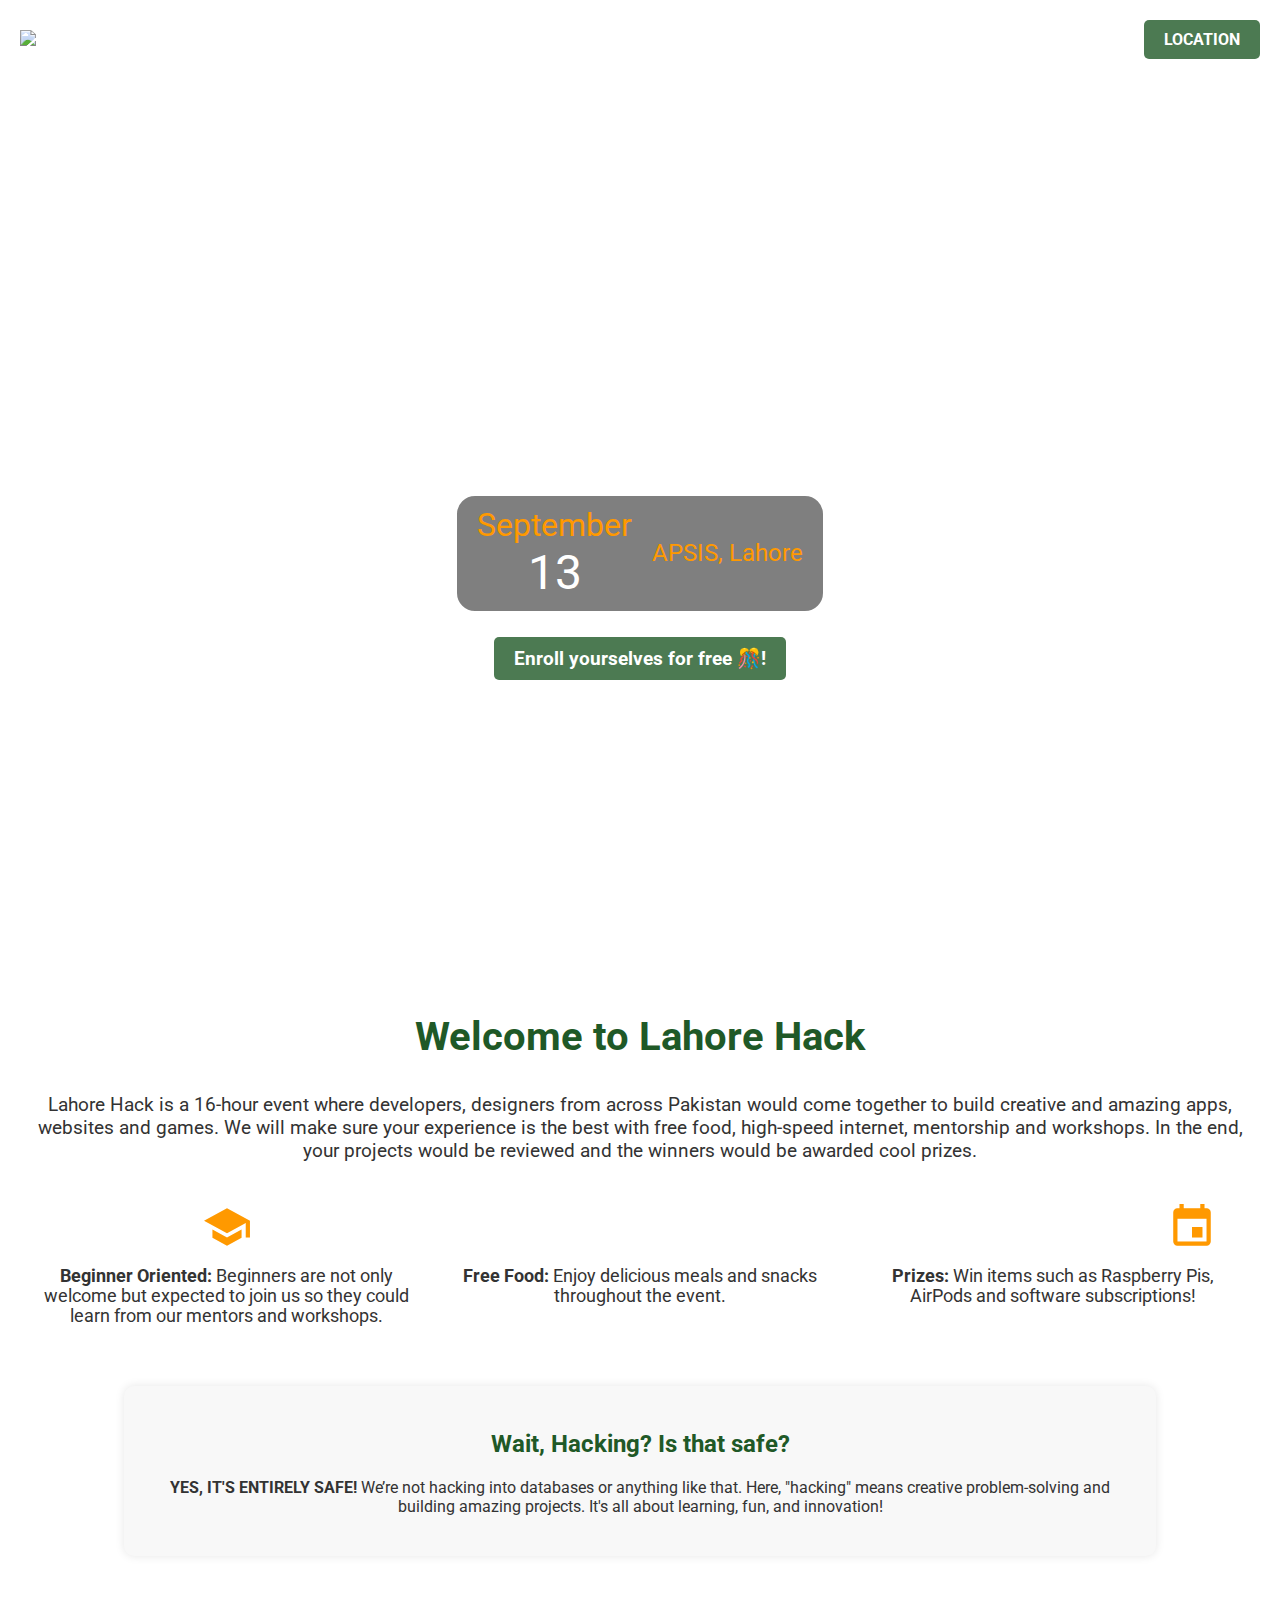
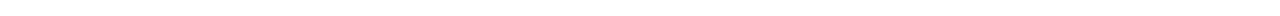
==== index.html @ 446b9b07 "The intial 30% built site." ====
<!DOCTYPE html>
<html lang="en">
<head>
    <meta charset="UTF-8">
    <meta name="viewport" content="width=device-width, initial-scale=1.0">
    <meta name="description" content="Lahore Hack - Learn to code with 24 hours of fun, free food, and prizes.">
    <meta name="keywords" content="Lahore Hackathon, Coding, High Schoolers, Free Food, Prizes">
    <meta name="author" content="Lahore Hack Team">
    <title>Lahore Hack</title>
    <link href="https://fonts.googleapis.com/css2?family=Roboto:wght@400;900&display=swap" rel="stylesheet">
    <link href="https://fonts.googleapis.com/icon?family=Material+Icons" rel="stylesheet">
    <link rel="stylesheet" href="index.css">
</head>
<body>
    <section class="hero">
        <div class="header">
            <img src="https://lahore-hack.nl-ams-1.linodeobjects.com/lahore hackimage.png" alt="Lahore Hack Logo" class="logo">
            <a href="/location" class="location-link">LOCATION</a>
        </div>
        <div class="content">
            <h1>Lahore<br>Hack.</h1>
            <p>Learn to code with 24 hours of fun, free food, & prizes.</p>
            <div class="calendar">
                <div class="calendar-container">
                    <div class="date-box">
                        <div class="month">September</div>
                        <div class="day">13</div>
                    </div>
                    <div class="location">
                        <a href="/lahore">APSIS, Lahore</a>
                    </div>
                </div>
            </div>
            <a href="/enroll" class="enroll-button">Enroll yourselves for free 🎊!</a>
        </div>
    </section>
    <section class="welcome-section">
        <h2>Welcome to Lahore Hack</h2>
        <p>Lahore Hack is a 16-hour event where developers, designers from across Pakistan would come together to build creative and amazing apps, websites and games. We will make sure your experience is the best with free food, high-speed internet, mentorship and workshops. In the end, your projects would be reviewed and the winners would be awarded cool prizes. </p>
        <div class="features">
            <div class="feature">
                <i class="material-icons">school</i>
                <p><strong>Beginner Oriented:</strong> Beginners are not only welcome but expected to join us so they could learn from our mentors and workshops.</p>
            </div>
            <div class="feature">
                <i class="material-icons">fastfood</i>
                <p><strong>Free Food:</strong> Enjoy delicious meals and snacks throughout the event.</p>
            </div>
            <div class="feature">
                <i class="material-icons">emoji_events</i>
                <p><strong>Prizes:</strong> Win items such as Raspberry Pis, AirPods and software subscriptions!</p>
            </div>
        </div>
        <div class="safe-box">
            <h3>Wait, Hacking? Is that safe?</h3>
            <p><strong>YES, IT'S ENTIRELY SAFE!</strong> We’re not hacking into databases or anything like that. Here, "hacking" means creative problem-solving and building amazing projects. It's all about learning, fun, and innovation!</p>
        </div>
    </section>
</body>
</html>
---- index.css ----
body, html {
    margin: 0;
    padding: 0;
    height: 100%;
    font-family: 'Roboto', sans-serif;
    color: #333;
}
.hero {
    background: url('https://lahore-hack.nl-ams-1.linodeobjects.com/application-form-background.png') no-repeat center center/cover;
    height: 100vh;
    display: flex;
    flex-direction: column;
    justify-content: space-between;
    position: relative;
    padding: 20px;
    color: white;
}
.hero .header {
    display: flex;
    justify-content: space-between;
    align-items: center;
}
.hero .header .logo {
    max-height: 60px;
    width: auto;
}
.hero .header .location-link {
    font-size: 1rem;
    font-weight: bold;
    background-color: rgba(31, 89, 39, 0.8);
    padding: 10px 20px;
    border-radius: 5px;
    text-decoration: none;
    color: white;
}
.hero .header .location-link:hover {
    background-color: rgba(31, 89, 39, 1);
}
.hero .content {
    text-align: center;
    margin-top: auto;
    margin-bottom: auto;
}
.hero .content h1 {
    font-size: 3rem;
    font-weight: 900;
    margin: 0;
}
.hero .content p {
    font-size: 1.5rem;
    font-weight: 400;
}
.calendar {
    display: flex;
    align-items: center;
    justify-content: center;
    margin-top: 20px;
}
.calendar .calendar-container {
    display: flex;
    align-items: center;
    background: rgba(0, 0, 0, 0.5);
    padding: 10px 20px;
    border-radius: 24px;
    border: 6px solid #fff;
}
.calendar .date-box {
    display: flex;
    flex-direction: column;
    align-items: center;
    justify-content: center;
    margin-right: 20px;
}
.calendar .date-box .month {
    font-size: 2rem;
    color: #ff9900;
}
.calendar .date-box .day {
    font-size: 3rem;
    color: white;
}
.calendar .location {
    font-size: 1.5rem;
    color: white;
}
.calendar .location a {
    color: #ff9900;
    text-decoration: none;
}
.enroll-button {
    font-size: 1.2rem;
    font-weight: bold;
    background-color: rgba(31, 89, 39, 0.8);
    padding: 10px 20px;
    border-radius: 5px;
    text-decoration: none;
    color: white;
    display: inline-block;
    margin-top: 20px;
}
.enroll-button:hover {
    background-color: rgba(31, 89, 39, 1);
}
.welcome-section {
    background-color: white;
    color: #333;
    padding: 40px 20px;
    text-align: center;
}
.welcome-section h2 {
    font-size: 2.5rem;
    color: #1F5927;
}
.welcome-section p {
    font-size: 1.2rem;
    margin: 20px 0;
}
.features {
    display: flex;
    flex-wrap: wrap;
    justify-content: space-around;
    margin: 20px 0;
}
.feature {
    width: 30%;
    text-align: center;
    margin: 20px;
}
.feature .material-icons {
    font-size: 50px;
    color: #ff9900; /* Custom color for the icons */
}
.feature p {
    font-size: 1.1rem;
    margin-top: 10px;
}
.safe-box {
    background-color: #f8f8f8;
    border-radius: 10px;
    padding: 20px;
    margin: 20px auto;
    width: 80%;
    box-shadow: 0 0 10px rgba(0, 0, 0, 0.1);
}
.safe-box h3 {
    font-size: 1.5rem;
    color: #1F5927;
    margin-bottom: 10px;
}
.safe-box p {
    font-size: 1rem;
}
@media (max-width: 768px) {
    .hero .content h1 {
        font-size: 2.5rem;
    }
    .hero .content p {
        font-size: 1.2rem;
    }
    .calendar .calendar-container {
        flex-direction: column;
        padding: 10px;
    }
    .calendar .date-box {
        margin-right: 0;
        margin-bottom: 10px;
    }
    .calendar .location {
        font-size: 1.2rem;
    }
    .features {
        flex-direction: column;
    }
    .feature {
        width: 100%;
        margin: 10px 0;
    }
    .safe-box {
        width: 100%;
    }
}
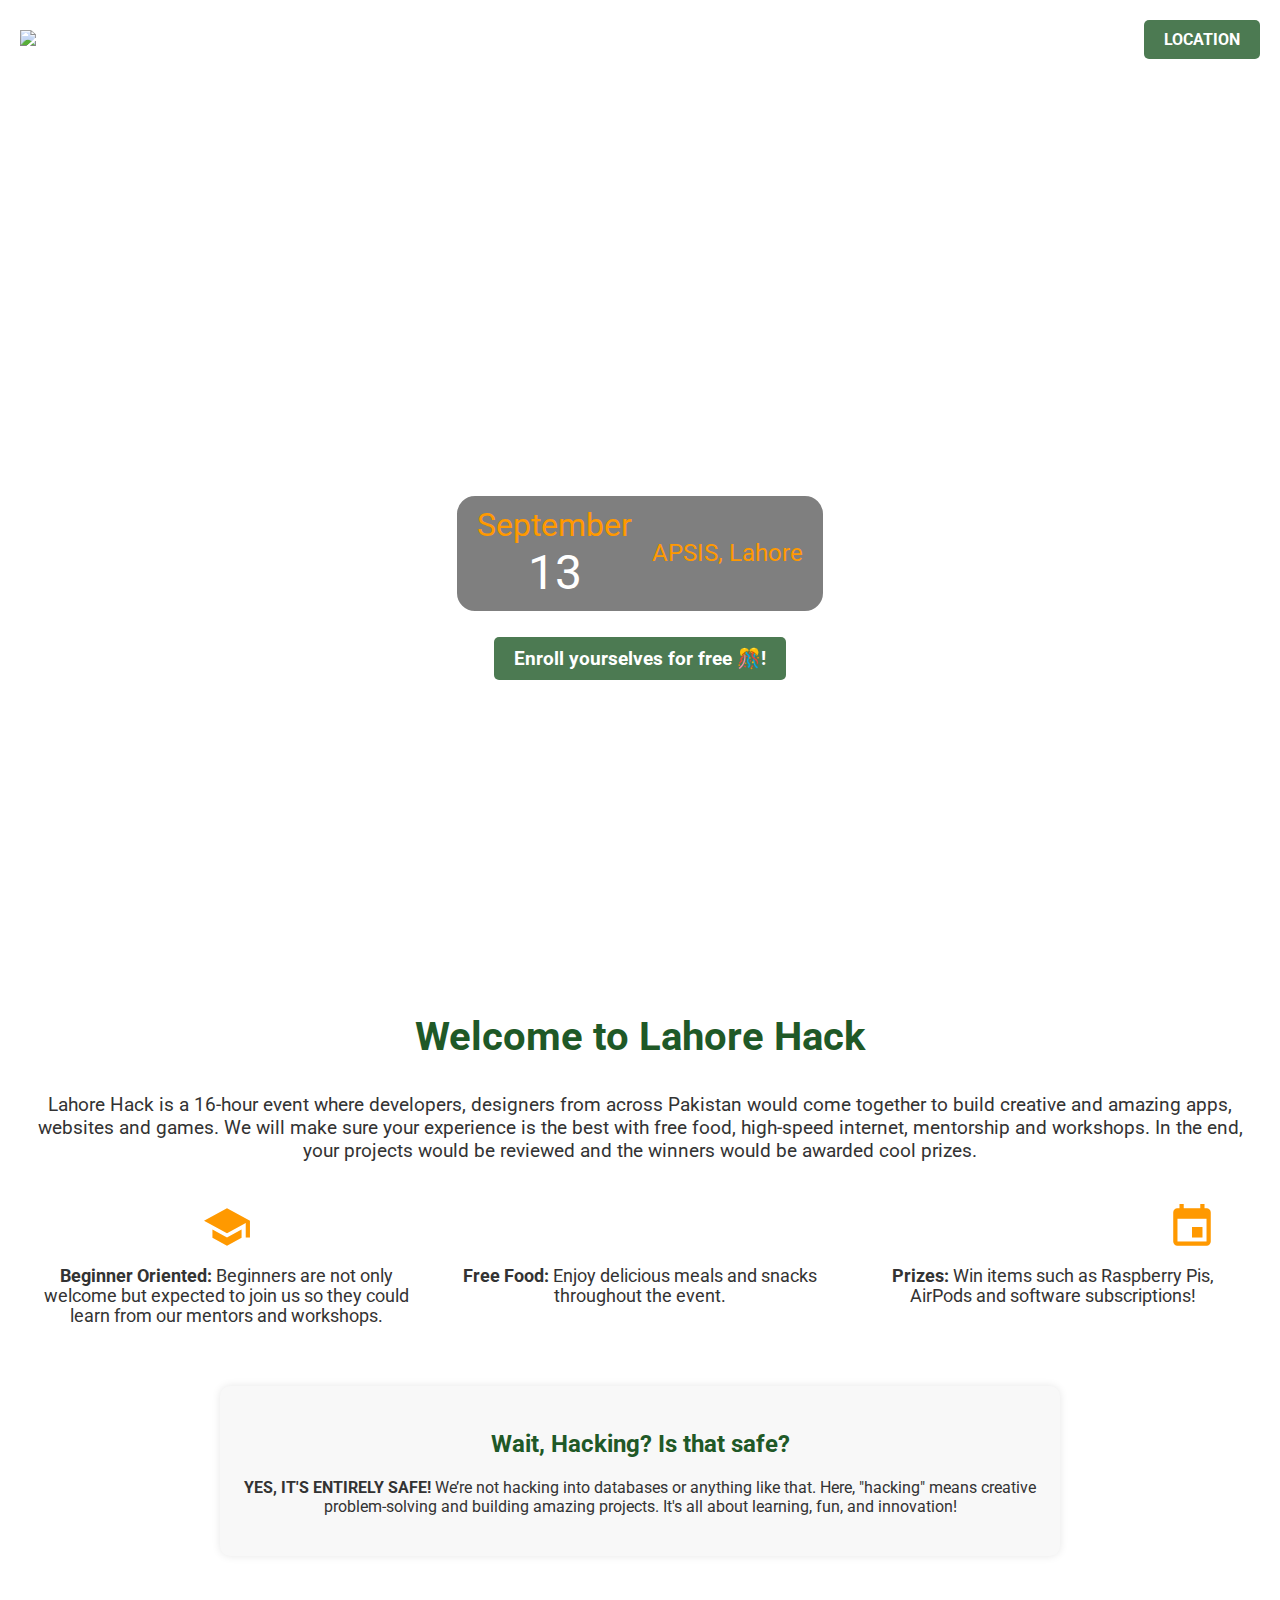
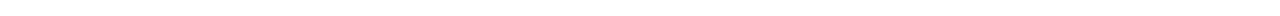
==== commit 1437865f: "safe-box responsiveness fix & favicon adding" ====
--- a/index.html
+++ b/index.html
@@ -9,6 +9,7 @@
     <title>Lahore Hack</title>
     <link href="https://fonts.googleapis.com/css2?family=Roboto:wght@400;900&display=swap" rel="stylesheet">
     <link href="https://fonts.googleapis.com/icon?family=Material+Icons" rel="stylesheet">
+    <link rel="shortcut icon" href="https://lahore-hack.nl-ams-1.linodeobjects.com/lahore hackimage.png" type="image/x-icon">
     <link rel="stylesheet" href="index.css">
 </head>
 <body>
--- a/index.css
+++ b/index.css
@@ -128,7 +128,7 @@
 }
 .feature .material-icons {
     font-size: 50px;
-    color: #ff9900; /* Custom color for the icons */
+    color: #ff9900;
 }
 .feature p {
     font-size: 1.1rem;
@@ -139,8 +139,9 @@
     border-radius: 10px;
     padding: 20px;
     margin: 20px auto;
-    width: 80%;
-    box-shadow: 0 0 10px rgba(0, 0, 0, 0.1);
+    width: 90%;
+    max-width: 800px;
+    box-shadow: 0 0 8px rgba(0, 0, 0, 0.1);
 }
 .safe-box h3 {
     font-size: 1.5rem;
@@ -176,6 +177,8 @@
         margin: 10px 0;
     }
     .safe-box {
-        width: 100%;
+        width: 95%;
+        padding: 15px;
+        margin: 10px auto;
     }
 }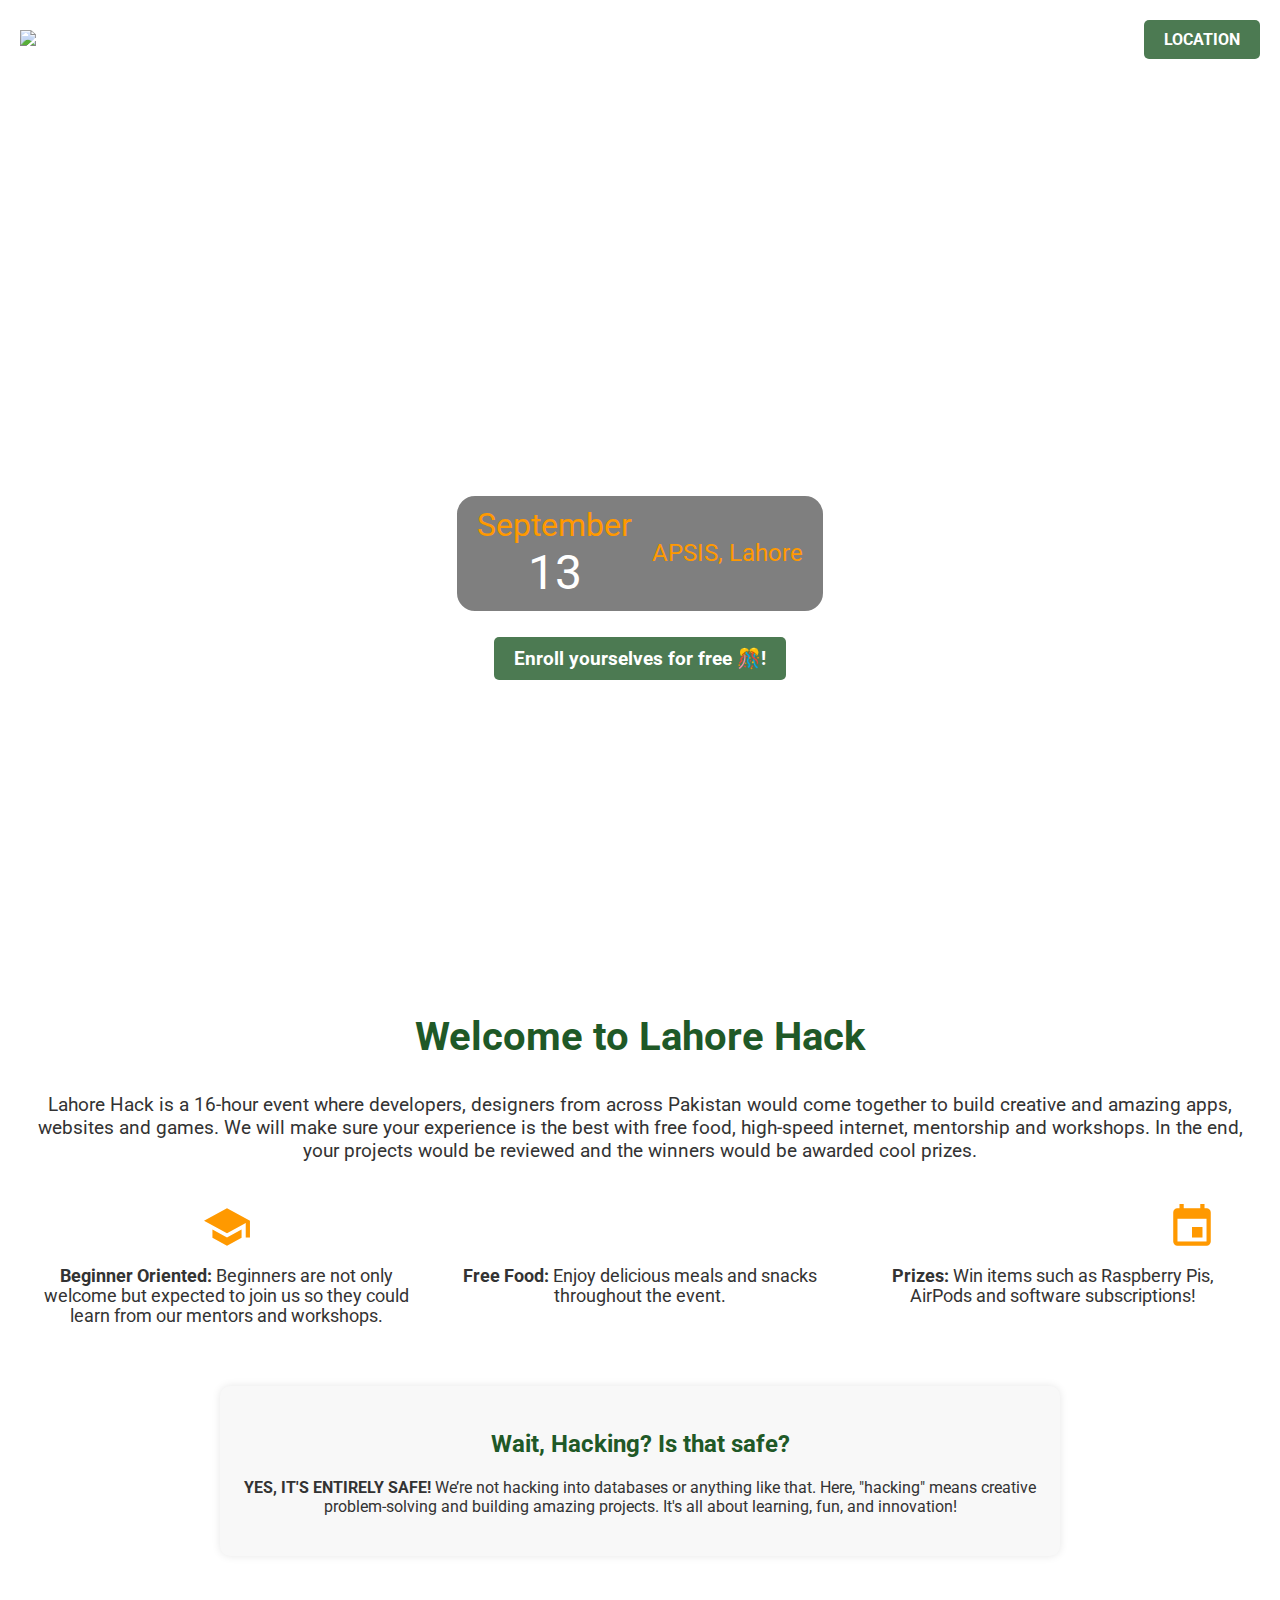
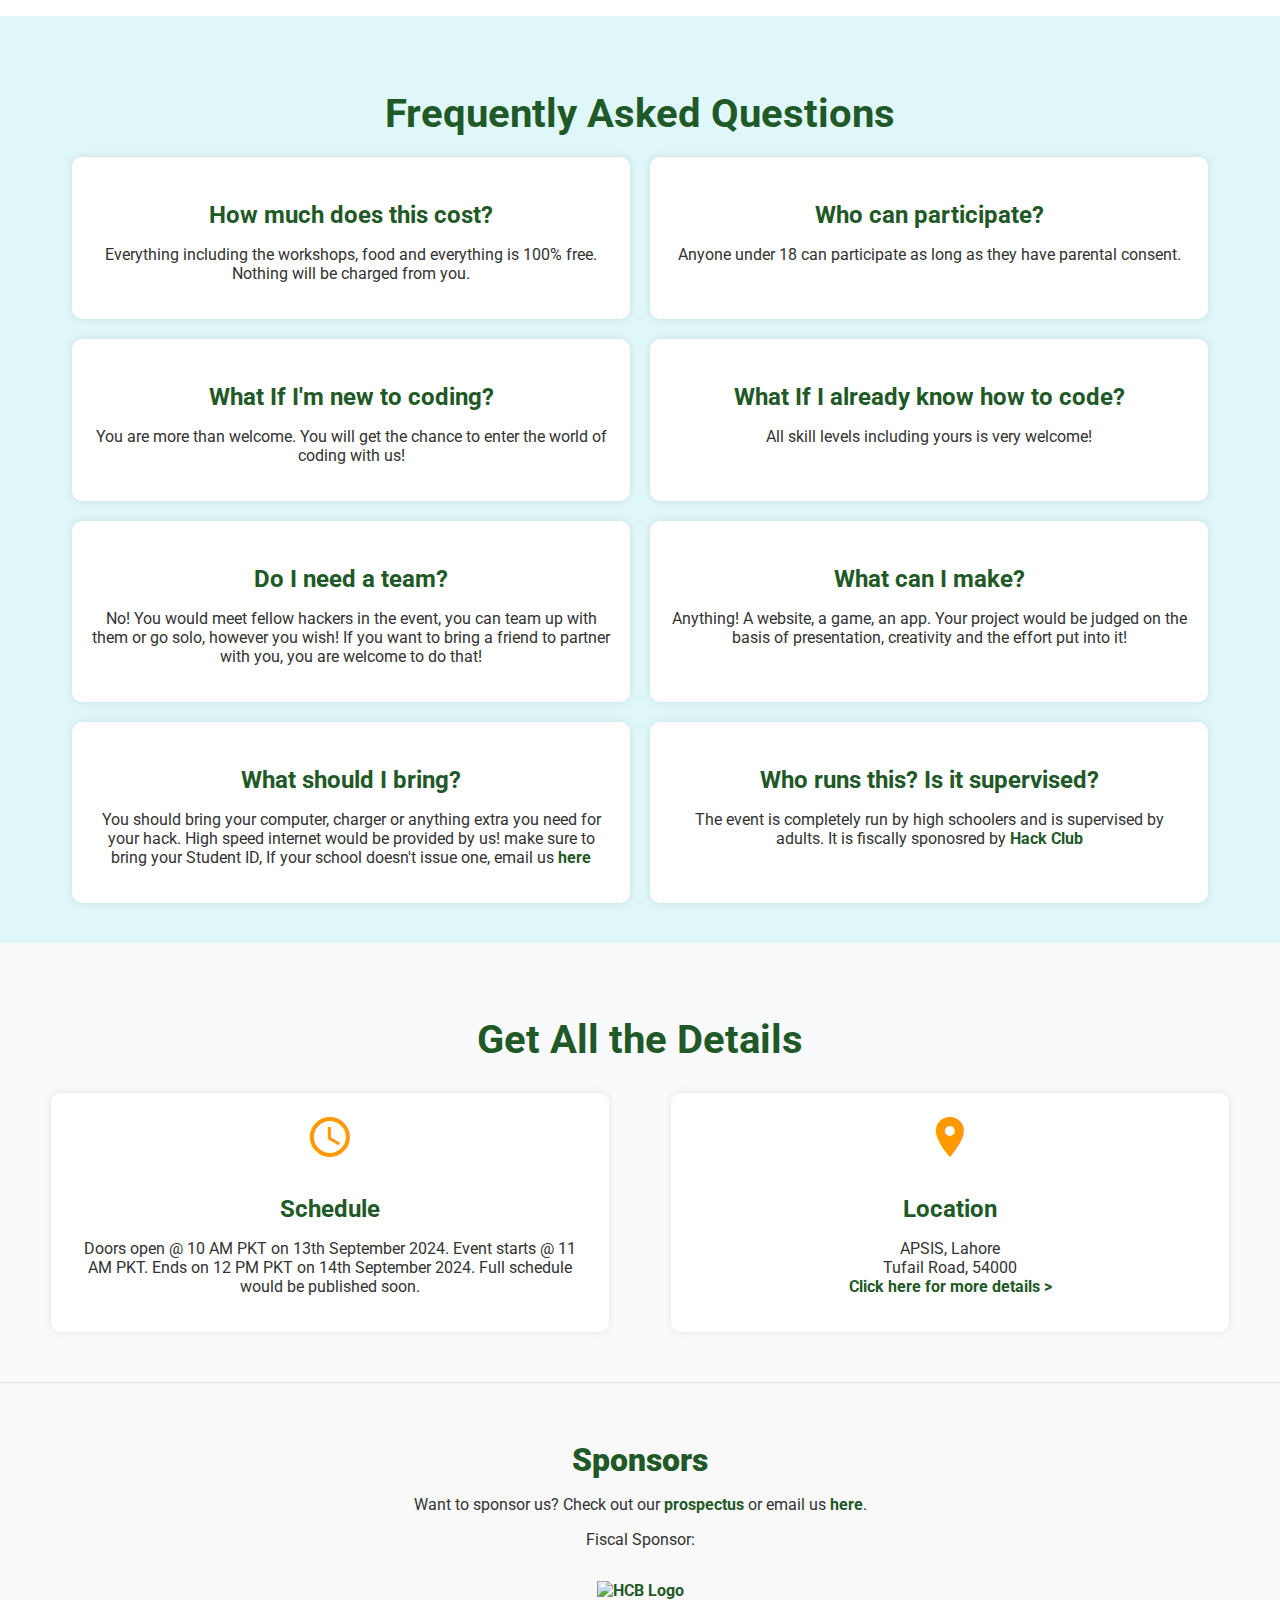
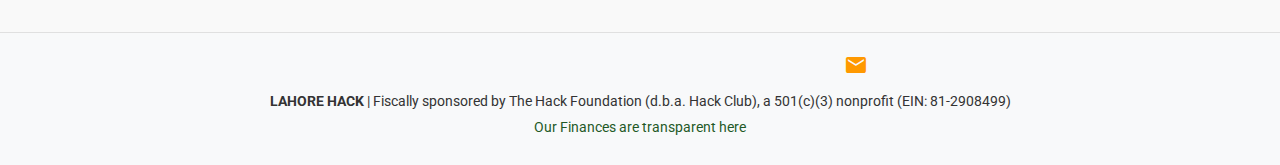
==== commit c7b294ac: "complete website" ====
--- a/index.html
+++ b/index.html
@@ -20,7 +20,7 @@
         </div>
         <div class="content">
             <h1>Lahore<br>Hack.</h1>
-            <p>Learn to code with 24 hours of fun, free food, & prizes.</p>
+            <p>Learn to code with 16 hours of fun, free food, & prizes.</p>
             <div class="calendar">
                 <div class="calendar-container">
                     <div class="date-box">
@@ -28,16 +28,16 @@
                         <div class="day">13</div>
                     </div>
                     <div class="location">
-                        <a href="/lahore">APSIS, Lahore</a>
+                        <a href="/location">APSIS, Lahore</a>
                     </div>
                 </div>
             </div>
-            <a href="/enroll" class="enroll-button">Enroll yourselves for free 🎊!</a>
+            <a href="apply.lahorehack.com" class="enroll-button">Enroll yourselves for free 🎊!</a>
         </div>
     </section>
     <section class="welcome-section">
         <h2>Welcome to Lahore Hack</h2>
-        <p>Lahore Hack is a 16-hour event where developers, designers from across Pakistan would come together to build creative and amazing apps, websites and games. We will make sure your experience is the best with free food, high-speed internet, mentorship and workshops. In the end, your projects would be reviewed and the winners would be awarded cool prizes. </p>
+        <p>Lahore Hack is a 16-hour event where developers, designers from across Pakistan would come together to build creative and amazing apps, websites and games. We will make sure your experience is the best with free food, high-speed internet, mentorship and workshops. In the end, your projects would be reviewed and the winners would be awarded cool prizes.</p>
         <div class="features">
             <div class="feature">
                 <i class="material-icons">school</i>
@@ -57,5 +57,74 @@
             <p><strong>YES, IT'S ENTIRELY SAFE!</strong> We’re not hacking into databases or anything like that. Here, "hacking" means creative problem-solving and building amazing projects. It's all about learning, fun, and innovation!</p>
         </div>
     </section>
+    <section class="faq-section">
+        <h2>Frequently Asked Questions</h2>
+        <div class="faq-container">
+            <div class="faq-item">
+                <h3>How much does this cost?</h3>
+                <p>Everything including the workshops, food and everything is 100% free. Nothing will be charged from you.</p>
+            </div>
+            <div class="faq-item">
+                <h3>Who can participate?</h3>
+                <p>Anyone under 18 can participate as long as they have parental consent.</p>
+            </div>
+            <div class="faq-item">
+                <h3>What If I'm new to coding?</h3>
+                <p>You are more than welcome. You will get the chance to enter the world of coding with us!</p>
+            </div>
+            <div class="faq-item">
+                <h3>What If I already know how to code?</h3>
+                <p>All skill levels including yours is very welcome!</p>
+            </div>
+            <div class="faq-item">
+                <h3>Do I need a team?</h3>
+                <p>No! You would meet fellow hackers in the event, you can team up with them or go solo, however you wish! If you want to bring a friend to partner with you, you are welcome to do that!</p>
+            </div>
+            <div class="faq-item">
+                <h3>What can I make?</h3>
+                <p>Anything! A website, a game, an app. Your project would be judged on the basis of presentation, creativity and the effort put into it!</p>
+            </div>
+            <div class="faq-item">
+                <h3>What should I bring?</h3>
+                <p>You should bring your computer, charger or anything extra you need for your hack. High speed internet would be provided by us! make sure to bring your Student ID, If your school doesn't issue one, email us <a href="mailto:dawood@lahorehack.com">here</a></p>
+            </div>
+            <div class="faq-item">
+                <h3>Who runs this? Is it supervised?</h3>
+                <p>The event is completely run by high schoolers and is supervised by adults. It is fiscally sponosred by <a href="https://hackclub.com">Hack Club</a></p>
+            </div>
+        </div>
+    </section>
+    <section class="details-section">
+        <h2>Get All the Details</h2>
+        <div class="details-container">
+            <div class="detail-box">
+                <i class="material-icons">schedule</i>
+                <h3>Schedule</h3>
+                <p>Doors open @ 10 AM PKT on 13th September 2024. Event starts @ 11 AM PKT. Ends on 12 PM PKT on 14th September 2024. Full schedule would be published soon.</p>
+            </div>
+            <div class="detail-box">
+                <i class="material-icons">location_on</i>
+                <h3>Location</h3>
+                <p>APSIS, Lahore <br> Tufail Road, 54000 <br> <a href="/location" style="text-decoration: none; color: #1F5927; font-weight: bold !important;">Click here for more details ></a></p>
+            </div>
+        </div>
+    </section>
+    <section class="sponsors-section">
+        <h2>Sponsors</h2>
+        <p>Want to sponsor us? Check out our <a href="https://lahore-hack.nl-ams-1.linodeobjects.com/Lahore Hack - Prospectus.pdf" target="_blank">prospectus</a> or email us <a href="mailto:dawood@lahorehack.com">here</a>.</p>
+        <p>Fiscal Sponsor:</p>
+        <a href="https://hackclub.com/hcb"><img src="https://lahore-hack.nl-ams-1.linodeobjects.com/hcb-light.png" alt="HCB Logo" class="fiscal-sponsor-logo"></a>
+    </section>
+    <footer>
+        <div class="footer-content">
+            <div class="social-links">
+                <a href="https://discord.gg/8gHQy7qscu" target="_blank" class="social-icon"><i class="material-icons">discord</i></a>
+                <a href="https://instagram.com/lahore.hack" target="_blank" class="social-icon"><i class="material-icons">instagram</i></a>
+                <a href="mailto:dawood@lahorehack.com" class="social-icon"><i class="material-icons">email</i></a>
+            </div>
+            <p><strong>LAHORE HACK</strong> | Fiscally sponsored by The Hack Foundation (d.b.a. Hack Club), a 501(c)(3) nonprofit (EIN: 81-2908499)</p>
+            <p><a href="https://hcb.hackclub.com/lahore-hack" target="_blank" style="color: #1F5927; text-decoration: none;">Our Finances are transparent here</a></p>
+        </div>
+    </footer>            
 </body>
-</html>
+</html>--- a/index.css
+++ b/index.css
@@ -5,6 +5,7 @@
     font-family: 'Roboto', sans-serif;
     color: #333;
 }
+
 .hero {
     background: url('https://lahore-hack.nl-ams-1.linodeobjects.com/application-form-background.png') no-repeat center center/cover;
     height: 100vh;
@@ -15,15 +16,18 @@
     padding: 20px;
     color: white;
 }
+
 .hero .header {
     display: flex;
     justify-content: space-between;
     align-items: center;
 }
+
 .hero .header .logo {
     max-height: 60px;
     width: auto;
 }
+
 .hero .header .location-link {
     font-size: 1rem;
     font-weight: bold;
@@ -33,29 +37,35 @@
     text-decoration: none;
     color: white;
 }
+
 .hero .header .location-link:hover {
     background-color: rgba(31, 89, 39, 1);
 }
+
 .hero .content {
     text-align: center;
     margin-top: auto;
     margin-bottom: auto;
 }
+
 .hero .content h1 {
     font-size: 3rem;
     font-weight: 900;
     margin: 0;
 }
+
 .hero .content p {
     font-size: 1.5rem;
     font-weight: 400;
 }
+
 .calendar {
     display: flex;
     align-items: center;
     justify-content: center;
     margin-top: 20px;
 }
+
 .calendar .calendar-container {
     display: flex;
     align-items: center;
@@ -64,6 +74,7 @@
     border-radius: 24px;
     border: 6px solid #fff;
 }
+
 .calendar .date-box {
     display: flex;
     flex-direction: column;
@@ -71,22 +82,27 @@
     justify-content: center;
     margin-right: 20px;
 }
+
 .calendar .date-box .month {
     font-size: 2rem;
     color: #ff9900;
 }
+
 .calendar .date-box .day {
     font-size: 3rem;
     color: white;
 }
+
 .calendar .location {
     font-size: 1.5rem;
     color: white;
 }
+
 .calendar .location a {
     color: #ff9900;
     text-decoration: none;
 }
+
 .enroll-button {
     font-size: 1.2rem;
     font-weight: bold;
@@ -98,42 +114,51 @@
     display: inline-block;
     margin-top: 20px;
 }
+
 .enroll-button:hover {
     background-color: rgba(31, 89, 39, 1);
 }
+
 .welcome-section {
     background-color: white;
     color: #333;
     padding: 40px 20px;
     text-align: center;
 }
+
 .welcome-section h2 {
     font-size: 2.5rem;
     color: #1F5927;
 }
+
 .welcome-section p {
     font-size: 1.2rem;
     margin: 20px 0;
 }
+
 .features {
     display: flex;
     flex-wrap: wrap;
     justify-content: space-around;
     margin: 20px 0;
 }
+
 .feature {
     width: 30%;
     text-align: center;
     margin: 20px;
 }
+
 .feature .material-icons {
     font-size: 50px;
     color: #ff9900;
 }
+
 .feature p {
     font-size: 1.1rem;
     margin-top: 10px;
 }
+
 .safe-box {
     background-color: #f8f8f8;
     border-radius: 10px;
@@ -143,42 +168,265 @@
     max-width: 800px;
     box-shadow: 0 0 8px rgba(0, 0, 0, 0.1);
 }
+
 .safe-box h3 {
     font-size: 1.5rem;
     color: #1F5927;
     margin-bottom: 10px;
 }
+
 .safe-box p {
     font-size: 1rem;
 }
+
+.faq-section {
+    background-color: #e0f7fa;
+    color: #333;
+    padding: 40px 20px;
+    text-align: center;
+}
+
+.faq-section h2 {
+    font-size: 2.5rem;
+    color: #1F5927;
+    margin-bottom: 20px;
+}
+
+.faq-container {
+    display: flex;
+    flex-wrap: wrap;
+    justify-content: center;
+    gap: 20px;
+    max-width: 100%;
+    margin: 0 auto;
+}
+
+.faq-item {
+    background-color: white;
+    border-radius: 10px;
+    padding: 20px;
+    width: 45%;
+    box-shadow: 0 0 8px rgba(0, 0, 0, 0.1);
+    box-sizing: border-box;
+}
+
+.material-icons {
+    color: #ff9900;
+}
+
+.faq-item h3 {
+    font-size: 1.5rem;
+    color: #1F5927;
+    margin-bottom: 10px;
+}
+
+.faq-item p {
+    font-size: 1rem;
+}
+
+.faq-item p a {
+    text-decoration: none;
+    color: #1F5927;
+    font-weight: bold;
+}
+
 @media (max-width: 768px) {
     .hero .content h1 {
         font-size: 2.5rem;
     }
+
     .hero .content p {
         font-size: 1.2rem;
     }
+
     .calendar .calendar-container {
         flex-direction: column;
         padding: 10px;
     }
+
     .calendar .date-box {
         margin-right: 0;
         margin-bottom: 10px;
     }
+
     .calendar .location {
         font-size: 1.2rem;
     }
+
     .features {
         flex-direction: column;
     }
+
     .feature {
         width: 100%;
         margin: 10px 0;
     }
+
     .safe-box {
         width: 95%;
         padding: 15px;
         margin: 10px auto;
-    }
-}+        margin-left: auto;
+        margin-right: auto;
+    }
+
+    .faq-container {
+        flex-direction: column;
+        gap: 10px;
+    }
+
+    .faq-item {
+        width: 100%;
+        padding: 15px;
+        margin: 0 auto;
+    }
+}
+
+.details-section {
+    background-color: rgb(249, 250, 252);
+    padding: 40px 20px;
+    text-align: center;
+}
+
+.details-section h2 {
+    font-size: 2.5rem;
+    font-weight: bold;
+    color: #1F5927; /* Colored heading */
+    margin-bottom: 20px;
+}
+
+.details-container {
+    display: flex;
+    justify-content: space-around;
+    flex-wrap: wrap;
+}
+
+.detail-box {
+    background-color: white;
+    border-radius: 10px;
+    padding: 20px;
+    width: 45%;
+    box-shadow: 0 0 8px rgba(0, 0, 0, 0.1);
+    margin: 10px;
+    box-sizing: border-box;
+}
+
+.detail-box i.material-icons {
+    font-size: 3rem;
+    color: #ff9900; /* Icon color */
+    margin-bottom: 10px;
+}
+
+.detail-box h3 {
+    font-size: 1.5rem;
+    color: #1F5927;
+    margin-bottom: 10px;
+}
+
+.detail-box p {
+    font-size: 1rem;
+    color: #333;
+}
+
+@media (max-width: 768px) {
+    .detail-box {
+        width: 100%;
+        margin: 10px 0;
+    }
+}
+
+.sponsors-section {
+    text-align: center;
+    padding: 2rem;
+    background-color: #f9f9f9;
+    margin-top: 0; /* Removed margin to eliminate gap */
+    border-top: 1px solid #e0e0e0;
+}
+
+.sponsors-section h2 {
+    font-size: 2rem;
+    margin-bottom: 1rem;
+    font-weight: 900;
+    color: #1F5927;
+}
+
+.sponsors-section p {
+    font-size: 1rem;
+    margin-bottom: 1rem;
+}
+
+.sponsors-section a {
+    color: #1F5927;
+    font-weight: bold;
+    text-decoration: none;
+}
+
+.sponsors-section .fiscal-sponsor-logo {
+    width: 50px; /* Reduced size for smaller logo */
+    margin-top: 1rem;
+}
+
+@media (max-width: 768px) {
+    .sponsors-section h2 {
+        font-size: 1.5rem;
+    }
+
+    .sponsors-section p {
+        font-size: 0.9rem;
+    }
+
+    .sponsors-section .fiscal-sponsor-logo {
+        width: 100px; /* Adjusted size for smaller screens */
+    }
+}
+/* Footer styles */
+footer {
+    background-color: #f8f9fa;
+    padding: 20px;
+    text-align: center;
+    border-top: 1px solid #e0e0e0;
+}
+
+.footer-content {
+    max-width: 1200px;
+    margin: 0 auto;
+}
+
+.social-links {
+    margin-bottom: 10px;
+}
+
+.social-icon {
+    font-size: 24px;
+    color: #1F5927;
+    margin: 0 10px;
+    text-decoration: none;
+}
+
+.social-icon:hover {
+    color: #0056b3;
+}
+
+.footer-content p {
+    margin: 10px 0;
+    font-size: 14px;
+}
+
+.footer-content a {
+    color: #1F5927;
+    text-decoration: none;
+}
+
+.footer-content a:hover {
+    text-decoration: underline;
+}
+
+/* Responsive styles */
+@media (max-width: 768px) {
+    .social-icon {
+        font-size: 20px;
+    }
+}
+
+
+
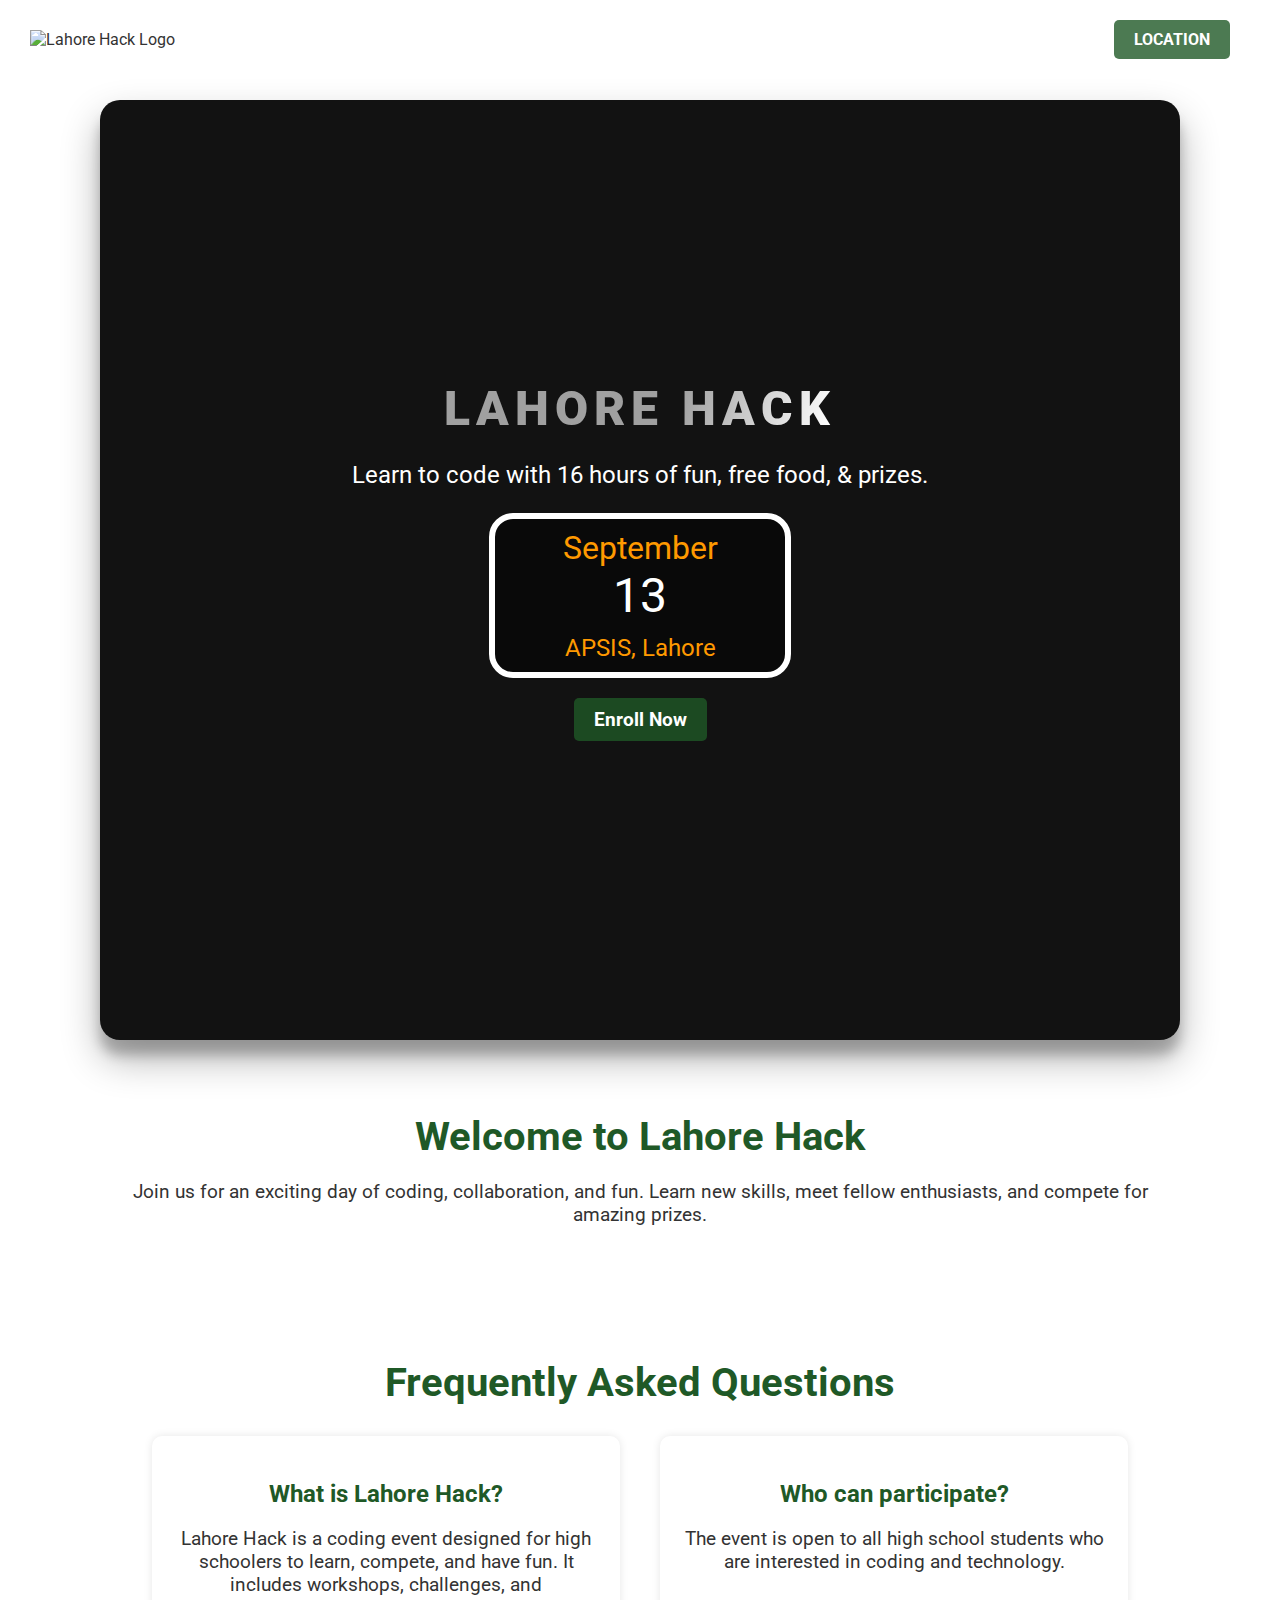
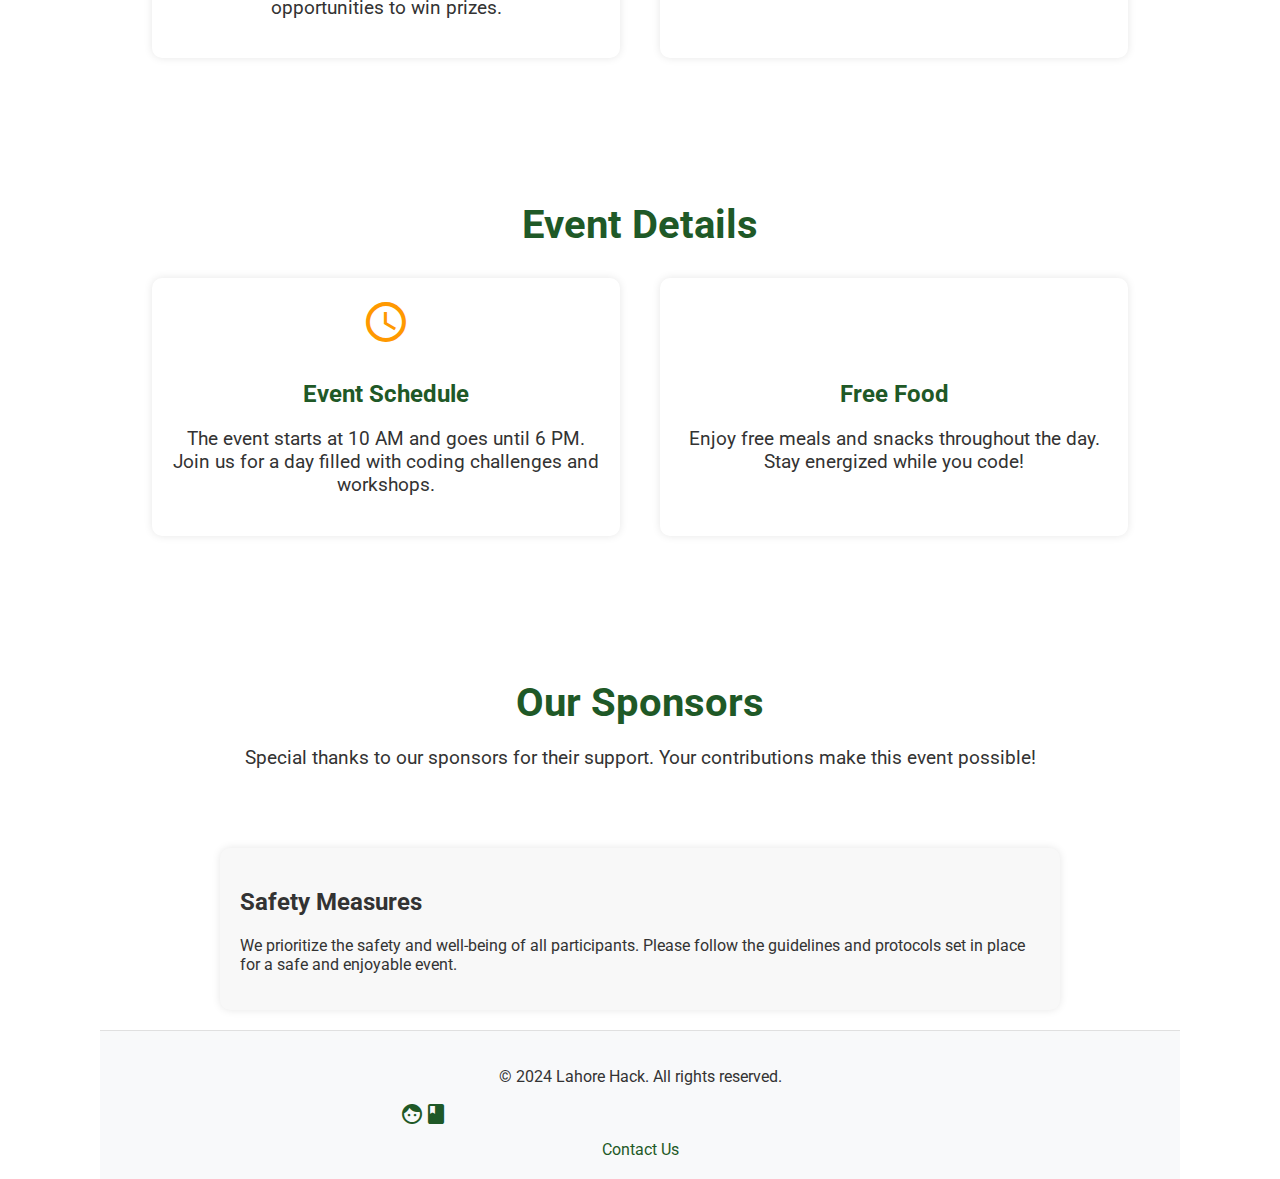
==== commit 115eada2: "Initial Commit" ====
--- a/index.html
+++ b/index.html
@@ -1,5 +1,6 @@
 <!DOCTYPE html>
 <html lang="en">
+
 <head>
     <meta charset="UTF-8">
     <meta name="viewport" content="width=device-width, initial-scale=1.0">
@@ -9,122 +10,392 @@
     <title>Lahore Hack</title>
     <link href="https://fonts.googleapis.com/css2?family=Roboto:wght@400;900&display=swap" rel="stylesheet">
     <link href="https://fonts.googleapis.com/icon?family=Material+Icons" rel="stylesheet">
-    <link rel="shortcut icon" href="https://lahore-hack.nl-ams-1.linodeobjects.com/lahore hackimage.png" type="image/x-icon">
-    <link rel="stylesheet" href="index.css">
+    <link rel="shortcut icon" href="https://lahore-hack.nl-ams-1.linodeobjects.com/lahore-hackimage.png" type="image/x-icon">
+    <style>
+        body,
+        html {
+            margin: 0;
+            padding: 50px;
+            font-family: 'Roboto', sans-serif;
+            color: #333;
+            height: 100%;
+        }
+
+        .hero {
+            background-color: #121212;
+            height: 100vh;
+            display: flex;
+            flex-direction: column;
+            justify-content: center;
+            align-items: center;
+            text-align: center;
+            color: white;
+            padding: 20px;
+            border-radius: 20px;
+            box-shadow: rgba(0, 0, 0, 0.3) 0px 19px 38px, rgba(0, 0, 0, 0.22) 0px 15px 12px;
+        }
+
+        .hero .content h1 {
+            font-size: 3rem;
+            font-weight: 900;
+            margin: 0;
+        }
+
+       .hero::before {
+            content: "";
+            position: absolute;
+            top: 0; /* Move down by 1vh */
+            bottom: 0;
+            left: 0;
+            right: 0;
+            background: url('https://lahore-hack.nl-ams-1.linodeobjects.com/application-form-background.png') no-repeat center center/cover;
+            z-index: -1; /* Ensure the pseudo-element is behind other content */
+        }
+
+
+        .hero .content p {
+            font-size: 1.5rem;
+            font-weight: 400;
+        }
+
+        .calendar {
+            display: flex;
+            width: 250px;
+            align-items: center;
+            justify-content: center;
+            background: rgba(0, 0, 0, 0.5);
+            padding: 10px 20px;
+            border-radius: 24px;
+            border: 6px solid #fff;
+            margin: 20px auto;
+            flex-direction: column;
+            text-align: center;
+        }
+
+        .calendar .date-box {
+            margin-bottom: 10px;
+        }
+
+        .calendar .date-box .month {
+            font-size: 2rem;
+            color: #ff9900;
+        }
+
+        .calendar .date-box .day {
+            font-size: 3rem;
+            color: white;
+        }
+
+        .calendar .location {
+            margin-top: 0;
+        }
+
+        .calendar .location .venue {
+            font-size: 1.5rem;
+            color: #ff9900;
+        }
+
+        .calendar .location .city {
+            font-size: 1.5rem;
+            color: white;
+        }
+
+        .calendar .location a {
+            font-size: 1.5rem;
+            color: #ff9900;
+            text-decoration: none;
+        }
+
+        .enroll-button {
+            font-size: 1.2rem;
+            font-weight: bold;
+            background-color: rgba(31, 89, 39, 0.8);
+            padding: 10px 20px;
+            border-radius: 5px;
+            text-decoration: none;
+            color: white;
+            display: inline-block;
+            margin-bottom: 20px;
+        }
+
+        .enroll-button:hover {
+            background-color: rgba(31, 89, 39, 1);
+        }
+
+        .welcome-section,
+        .faq-section,
+        .details-section,
+        .sponsors-section {
+            padding: 40px 20px;
+            text-align: center;
+        }
+
+        .welcome-section h2,
+        .faq-section h2,
+        .details-section h2,
+        .sponsors-section h2 {
+            font-size: 2.5rem;
+            color: #1F5927;
+            margin-bottom: 20px;
+        }
+
+        .welcome-section p,
+        .faq-section p,
+        .details-section p,
+        .sponsors-section p {
+            font-size: 1.2rem;
+        }
+
+        .features,
+        .faq-container,
+        .details-container {
+            display: flex;
+            flex-wrap: wrap;
+            justify-content: center;
+            gap: 20px;
+            margin: 20px 0;
+        }
+
+        .feature,
+        .faq-item,
+        .detail-box {
+            background-color: white;
+            border-radius: 10px;
+            padding: 20px;
+            width: 45%;
+            box-shadow: 0 0 8px rgba(0, 0, 0, 0.1);
+            box-sizing: border-box;
+            margin: 10px;
+        }
+
+        .feature i.material-icons,
+        .detail-box i.material-icons {
+            font-size: 3rem;
+            color: #ff9900;
+            margin-bottom: 10px;
+        }
+
+        .safe-box {
+            background-color: #f8f8f8;
+            border-radius: 10px;
+            padding: 20px;
+            margin: 20px auto;
+            width: 90%;
+            max-width: 800px;
+            box-shadow: 0 0 8px rgba(0, 0, 0, 0.1);
+        }
+
+        .faq-item h3,
+        .detail-box h3 {
+            font-size: 1.5rem;
+            color: #1F5927;
+            margin-bottom: 10px;
+        }
+
+        .footer {
+            background-color: #f8f9fa;
+            padding: 20px;
+            text-align: center;
+            border-top: 1px solid #e0e0e0;
+        }
+
+        .footer-content {
+            max-width: 1200px;
+            margin: 0 auto;
+        }
+
+        .social-links {
+            margin-bottom: 10px;
+        }
+
+        .social-icon {
+            font-size: 24px;
+            color: #1F5927;
+            margin: 0 10px;
+            text-decoration: none;
+        }
+
+        .social-icon:hover {
+            color: #0056b3;
+        }
+
+        .footer-content a {
+            color: #1F5927;
+            text-decoration: none;
+        }
+
+        .footer-content a:hover {
+            text-decoration: underline;
+        }
+
+        @media (max-width: 768px) {
+            .hero .content h1 {
+                font-size: 2.5rem;
+            }
+
+            .hero .content p {
+                font-size: 1.2rem;
+            }
+
+            .calendar {
+                flex-direction: column;
+                padding: 10px;
+            }
+
+            .calendar .date-box {
+                margin-right: 0;
+                margin-bottom: 10px;
+            }
+
+            .features,
+            .faq-container,
+            .details-container {
+                flex-direction: column;
+            }
+
+            .feature,
+            .faq-item,
+            .detail-box {
+                width: 100%;
+                margin: 10px 0;
+            }
+
+            .safe-box {
+                width: 95%;
+                padding: 15px;
+                margin: 10px auto;
+            }
+        }
+
+        .header {
+            display: flex;
+            justify-content: space-between;
+            align-items: center;
+            padding: 10px 20px;
+            position: absolute;
+            width: calc(100% - 40px);
+            top: 10px;
+            left: 10px;
+            box-sizing: border-box;
+        }
+
+        .logo {
+            max-height: 60px;
+        }
+
+        .location-link {
+            font-size: 1rem;
+            font-weight: bold;
+            background-color: rgba(31, 89, 39, 0.8);
+            padding: 10px 20px;
+            border-radius: 5px;
+            text-decoration: none;
+            color: white;
+        }
+
+        .shiny-text {
+            color: #fff;
+            font-size: 500px;
+            text-decoration: none;
+            text-transform: uppercase;
+            letter-spacing: 6px;
+            display: inline-block;
+            position: relative;
+            -webkit-mask-image: linear-gradient(-75deg, rgba(0, 0, 0, .6) 30%, #000 50%, rgba(0, 0, 0, .6) 70%);
+            -webkit-mask-size: 200%;
+            animation: shine 2s linear infinite;
+        }
+
+        @keyframes shine {
+            from {
+                -webkit-mask-position: 150%;
+            }
+
+            to {
+                -webkit-mask-position: -50%;
+            }
+        }
+    </style>
 </head>
+
 <body>
+    <div class="header">
+        <img src="https://lahore-hack.nl-ams-1.linodeobjects.com/lahore hackimage.png" alt="Lahore Hack Logo" class="logo">
+        <a href="/location" class="location-link">LOCATION</a>
+    </div>
     <section class="hero">
-        <div class="header">
-            <img src="https://lahore-hack.nl-ams-1.linodeobjects.com/lahore hackimage.png" alt="Lahore Hack Logo" class="logo">
-            <a href="/location" class="location-link">LOCATION</a>
-        </div>
         <div class="content">
-            <h1>Lahore<br>Hack.</h1>
+            <h1 class="shiny-text">Lahore Hack</h1>
             <p>Learn to code with 16 hours of fun, free food, & prizes.</p>
             <div class="calendar">
-                <div class="calendar-container">
-                    <div class="date-box">
-                        <div class="month">September</div>
-                        <div class="day">13</div>
-                    </div>
-                    <div class="location">
-                        <a href="/location">APSIS, Lahore</a>
-                    </div>
+                <div class="date-box">
+                    <div class="month">September</div>
+                    <div class="day">13</div>
                 </div>
-            </div>
-            <a href="apply.lahorehack.com" class="enroll-button">Enroll yourselves for free 🎊!</a>
+                <div class="location">
+                    <a href="/location">APSIS, Lahore</a>
+                </div>
+            </div>
+            <a href="#enroll" class="enroll-button">Enroll Now</a>
         </div>
     </section>
+
     <section class="welcome-section">
         <h2>Welcome to Lahore Hack</h2>
-        <p>Lahore Hack is a 16-hour event where developers, designers from across Pakistan would come together to build creative and amazing apps, websites and games. We will make sure your experience is the best with free food, high-speed internet, mentorship and workshops. In the end, your projects would be reviewed and the winners would be awarded cool prizes.</p>
-        <div class="features">
-            <div class="feature">
-                <i class="material-icons">school</i>
-                <p><strong>Beginner Oriented:</strong> Beginners are not only welcome but expected to join us so they could learn from our mentors and workshops.</p>
-            </div>
-            <div class="feature">
-                <i class="material-icons">fastfood</i>
-                <p><strong>Free Food:</strong> Enjoy delicious meals and snacks throughout the event.</p>
-            </div>
-            <div class="feature">
-                <i class="material-icons">emoji_events</i>
-                <p><strong>Prizes:</strong> Win items such as Raspberry Pis, AirPods and software subscriptions!</p>
-            </div>
-        </div>
-        <div class="safe-box">
-            <h3>Wait, Hacking? Is that safe?</h3>
-            <p><strong>YES, IT'S ENTIRELY SAFE!</strong> We’re not hacking into databases or anything like that. Here, "hacking" means creative problem-solving and building amazing projects. It's all about learning, fun, and innovation!</p>
-        </div>
+        <p>Join us for an exciting day of coding, collaboration, and fun. Learn new skills, meet fellow enthusiasts, and compete for amazing prizes.</p>
     </section>
+
     <section class="faq-section">
         <h2>Frequently Asked Questions</h2>
         <div class="faq-container">
             <div class="faq-item">
-                <h3>How much does this cost?</h3>
-                <p>Everything including the workshops, food and everything is 100% free. Nothing will be charged from you.</p>
+                <h3>What is Lahore Hack?</h3>
+                <p>Lahore Hack is a coding event designed for high schoolers to learn, compete, and have fun. It includes workshops, challenges, and opportunities to win prizes.</p>
             </div>
             <div class="faq-item">
                 <h3>Who can participate?</h3>
-                <p>Anyone under 18 can participate as long as they have parental consent.</p>
-            </div>
-            <div class="faq-item">
-                <h3>What If I'm new to coding?</h3>
-                <p>You are more than welcome. You will get the chance to enter the world of coding with us!</p>
-            </div>
-            <div class="faq-item">
-                <h3>What If I already know how to code?</h3>
-                <p>All skill levels including yours is very welcome!</p>
-            </div>
-            <div class="faq-item">
-                <h3>Do I need a team?</h3>
-                <p>No! You would meet fellow hackers in the event, you can team up with them or go solo, however you wish! If you want to bring a friend to partner with you, you are welcome to do that!</p>
-            </div>
-            <div class="faq-item">
-                <h3>What can I make?</h3>
-                <p>Anything! A website, a game, an app. Your project would be judged on the basis of presentation, creativity and the effort put into it!</p>
-            </div>
-            <div class="faq-item">
-                <h3>What should I bring?</h3>
-                <p>You should bring your computer, charger or anything extra you need for your hack. High speed internet would be provided by us! make sure to bring your Student ID, If your school doesn't issue one, email us <a href="mailto:dawood@lahorehack.com">here</a></p>
-            </div>
-            <div class="faq-item">
-                <h3>Who runs this? Is it supervised?</h3>
-                <p>The event is completely run by high schoolers and is supervised by adults. It is fiscally sponosred by <a href="https://hackclub.com">Hack Club</a></p>
+                <p>The event is open to all high school students who are interested in coding and technology.</p>
             </div>
         </div>
     </section>
+
     <section class="details-section">
-        <h2>Get All the Details</h2>
+        <h2>Event Details</h2>
         <div class="details-container">
             <div class="detail-box">
                 <i class="material-icons">schedule</i>
-                <h3>Schedule</h3>
-                <p>Doors open @ 10 AM PKT on 13th September 2024. Event starts @ 11 AM PKT. Ends on 12 PM PKT on 14th September 2024. Full schedule would be published soon.</p>
+                <h3>Event Schedule</h3>
+                <p>The event starts at 10 AM and goes until 6 PM. Join us for a day filled with coding challenges and workshops.</p>
             </div>
             <div class="detail-box">
-                <i class="material-icons">location_on</i>
-                <h3>Location</h3>
-                <p>APSIS, Lahore <br> Tufail Road, 54000 <br> <a href="/location" style="text-decoration: none; color: #1F5927; font-weight: bold !important;">Click here for more details ></a></p>
+                <i class="material-icons">food_bank</i>
+                <h3>Free Food</h3>
+                <p>Enjoy free meals and snacks throughout the day. Stay energized while you code!</p>
             </div>
         </div>
     </section>
+
     <section class="sponsors-section">
-        <h2>Sponsors</h2>
-        <p>Want to sponsor us? Check out our <a href="https://lahore-hack.nl-ams-1.linodeobjects.com/Lahore Hack - Prospectus.pdf" target="_blank">prospectus</a> or email us <a href="mailto:dawood@lahorehack.com">here</a>.</p>
-        <p>Fiscal Sponsor:</p>
-        <a href="https://hackclub.com/hcb"><img src="https://lahore-hack.nl-ams-1.linodeobjects.com/hcb-light.png" alt="HCB Logo" class="fiscal-sponsor-logo"></a>
+        <h2>Our Sponsors</h2>
+        <p>Special thanks to our sponsors for their support. Your contributions make this event possible!</p>
     </section>
-    <footer>
+
+    <div class="safe-box">
+        <h2>Safety Measures</h2>
+        <p>We prioritize the safety and well-being of all participants. Please follow the guidelines and protocols set in place for a safe and enjoyable event.</p>
+    </div>
+
+    <footer class="footer">
         <div class="footer-content">
+            <p>&copy; 2024 Lahore Hack. All rights reserved.</p>
             <div class="social-links">
-                <a href="https://discord.gg/8gHQy7qscu" target="_blank" class="social-icon"><i class="material-icons">discord</i></a>
-                <a href="https://instagram.com/lahore.hack" target="_blank" class="social-icon"><i class="material-icons">instagram</i></a>
-                <a href="mailto:dawood@lahorehack.com" class="social-icon"><i class="material-icons">email</i></a>
-            </div>
-            <p><strong>LAHORE HACK</strong> | Fiscally sponsored by The Hack Foundation (d.b.a. Hack Club), a 501(c)(3) nonprofit (EIN: 81-2908499)</p>
-            <p><a href="https://hcb.hackclub.com/lahore-hack" target="_blank" style="color: #1F5927; text-decoration: none;">Our Finances are transparent here</a></p>
+                <a href="#" class="social-icon material-icons">facebook</a>
+                <a href="#" class="social-icon material-icons">twitter</a>
+                <a href="#" class="social-icon material-icons">instagram</a>
+            </div>
+            <a href="/contact">Contact Us</a>
         </div>
-    </footer>            
+    </footer>
 </body>
-</html>+
+</html>
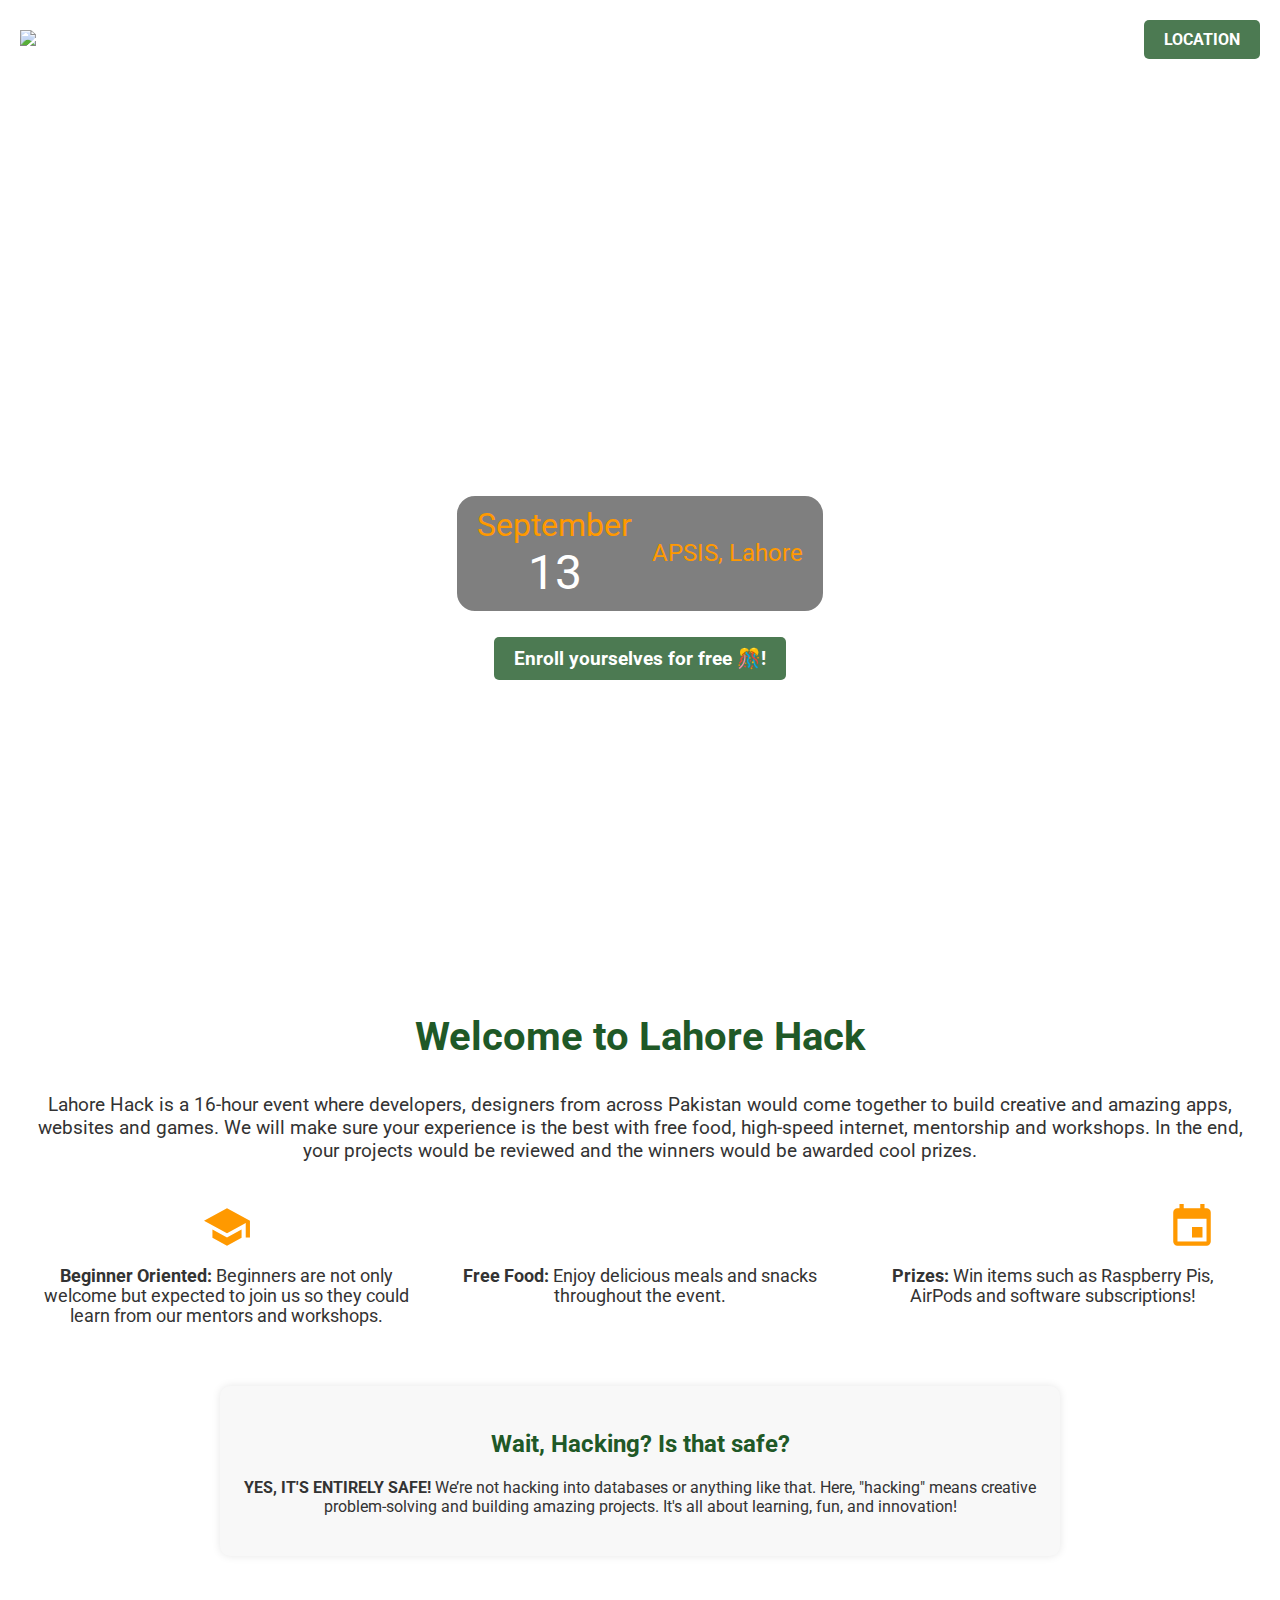
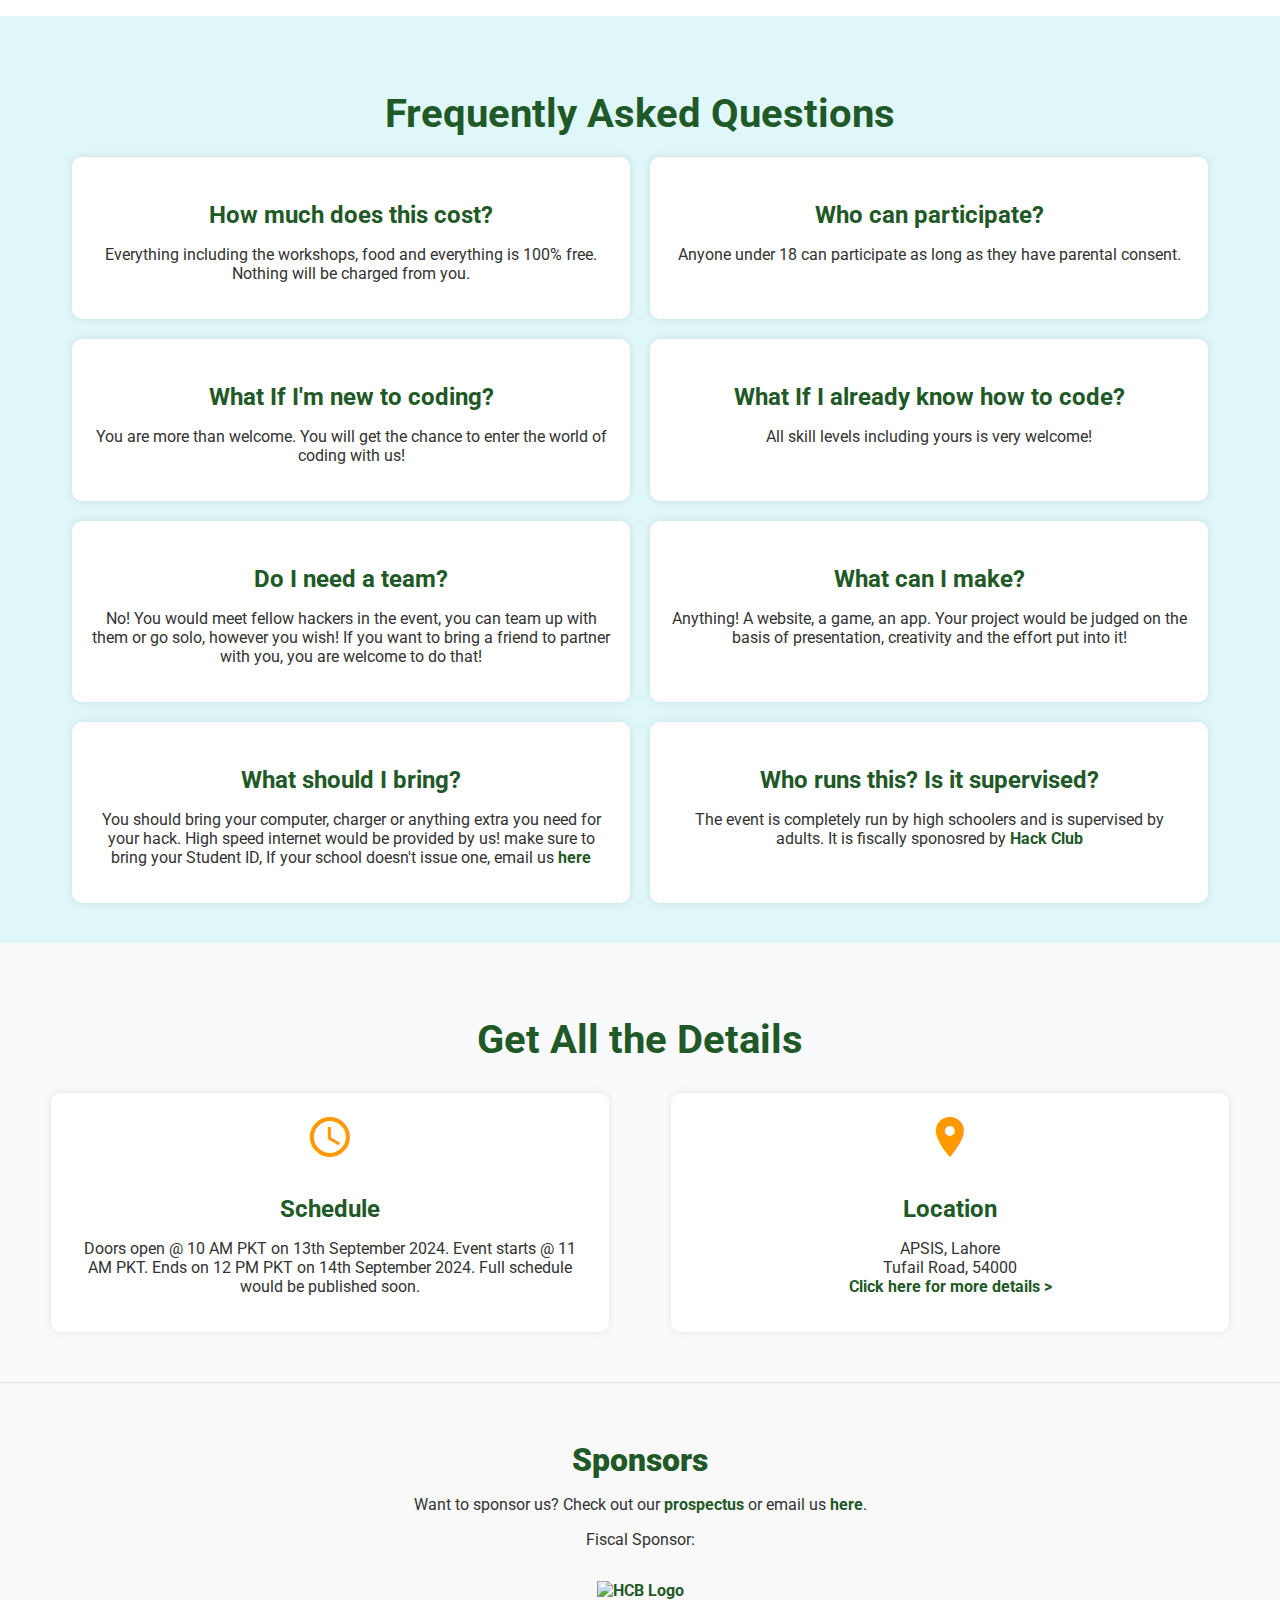
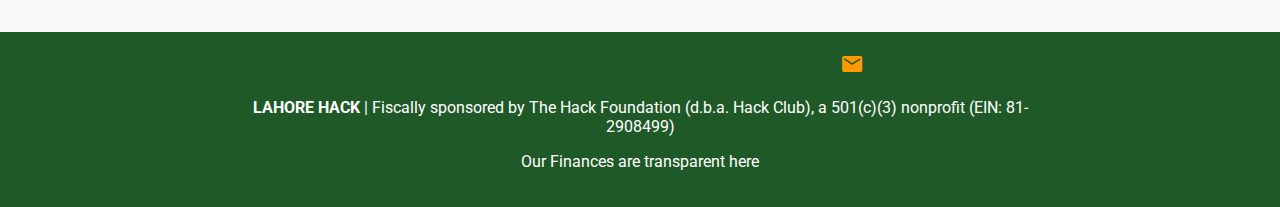
==== commit bf0ee461: "footer updated" ====
--- a/index.html
+++ b/index.html
@@ -1,6 +1,5 @@
 <!DOCTYPE html>
 <html lang="en">
-
 <head>
     <meta charset="UTF-8">
     <meta name="viewport" content="width=device-width, initial-scale=1.0">
@@ -10,392 +9,122 @@
     <title>Lahore Hack</title>
     <link href="https://fonts.googleapis.com/css2?family=Roboto:wght@400;900&display=swap" rel="stylesheet">
     <link href="https://fonts.googleapis.com/icon?family=Material+Icons" rel="stylesheet">
-    <link rel="shortcut icon" href="https://lahore-hack.nl-ams-1.linodeobjects.com/lahore-hackimage.png" type="image/x-icon">
-    <style>
-        body,
-        html {
-            margin: 0;
-            padding: 50px;
-            font-family: 'Roboto', sans-serif;
-            color: #333;
-            height: 100%;
-        }
-
-        .hero {
-            background-color: #121212;
-            height: 100vh;
-            display: flex;
-            flex-direction: column;
-            justify-content: center;
-            align-items: center;
-            text-align: center;
-            color: white;
-            padding: 20px;
-            border-radius: 20px;
-            box-shadow: rgba(0, 0, 0, 0.3) 0px 19px 38px, rgba(0, 0, 0, 0.22) 0px 15px 12px;
-        }
-
-        .hero .content h1 {
-            font-size: 3rem;
-            font-weight: 900;
-            margin: 0;
-        }
-
-       .hero::before {
-            content: "";
-            position: absolute;
-            top: 0; /* Move down by 1vh */
-            bottom: 0;
-            left: 0;
-            right: 0;
-            background: url('https://lahore-hack.nl-ams-1.linodeobjects.com/application-form-background.png') no-repeat center center/cover;
-            z-index: -1; /* Ensure the pseudo-element is behind other content */
-        }
-
-
-        .hero .content p {
-            font-size: 1.5rem;
-            font-weight: 400;
-        }
-
-        .calendar {
-            display: flex;
-            width: 250px;
-            align-items: center;
-            justify-content: center;
-            background: rgba(0, 0, 0, 0.5);
-            padding: 10px 20px;
-            border-radius: 24px;
-            border: 6px solid #fff;
-            margin: 20px auto;
-            flex-direction: column;
-            text-align: center;
-        }
-
-        .calendar .date-box {
-            margin-bottom: 10px;
-        }
-
-        .calendar .date-box .month {
-            font-size: 2rem;
-            color: #ff9900;
-        }
-
-        .calendar .date-box .day {
-            font-size: 3rem;
-            color: white;
-        }
-
-        .calendar .location {
-            margin-top: 0;
-        }
-
-        .calendar .location .venue {
-            font-size: 1.5rem;
-            color: #ff9900;
-        }
-
-        .calendar .location .city {
-            font-size: 1.5rem;
-            color: white;
-        }
-
-        .calendar .location a {
-            font-size: 1.5rem;
-            color: #ff9900;
-            text-decoration: none;
-        }
-
-        .enroll-button {
-            font-size: 1.2rem;
-            font-weight: bold;
-            background-color: rgba(31, 89, 39, 0.8);
-            padding: 10px 20px;
-            border-radius: 5px;
-            text-decoration: none;
-            color: white;
-            display: inline-block;
-            margin-bottom: 20px;
-        }
-
-        .enroll-button:hover {
-            background-color: rgba(31, 89, 39, 1);
-        }
-
-        .welcome-section,
-        .faq-section,
-        .details-section,
-        .sponsors-section {
-            padding: 40px 20px;
-            text-align: center;
-        }
-
-        .welcome-section h2,
-        .faq-section h2,
-        .details-section h2,
-        .sponsors-section h2 {
-            font-size: 2.5rem;
-            color: #1F5927;
-            margin-bottom: 20px;
-        }
-
-        .welcome-section p,
-        .faq-section p,
-        .details-section p,
-        .sponsors-section p {
-            font-size: 1.2rem;
-        }
-
-        .features,
-        .faq-container,
-        .details-container {
-            display: flex;
-            flex-wrap: wrap;
-            justify-content: center;
-            gap: 20px;
-            margin: 20px 0;
-        }
-
-        .feature,
-        .faq-item,
-        .detail-box {
-            background-color: white;
-            border-radius: 10px;
-            padding: 20px;
-            width: 45%;
-            box-shadow: 0 0 8px rgba(0, 0, 0, 0.1);
-            box-sizing: border-box;
-            margin: 10px;
-        }
-
-        .feature i.material-icons,
-        .detail-box i.material-icons {
-            font-size: 3rem;
-            color: #ff9900;
-            margin-bottom: 10px;
-        }
-
-        .safe-box {
-            background-color: #f8f8f8;
-            border-radius: 10px;
-            padding: 20px;
-            margin: 20px auto;
-            width: 90%;
-            max-width: 800px;
-            box-shadow: 0 0 8px rgba(0, 0, 0, 0.1);
-        }
-
-        .faq-item h3,
-        .detail-box h3 {
-            font-size: 1.5rem;
-            color: #1F5927;
-            margin-bottom: 10px;
-        }
-
-        .footer {
-            background-color: #f8f9fa;
-            padding: 20px;
-            text-align: center;
-            border-top: 1px solid #e0e0e0;
-        }
-
-        .footer-content {
-            max-width: 1200px;
-            margin: 0 auto;
-        }
-
-        .social-links {
-            margin-bottom: 10px;
-        }
-
-        .social-icon {
-            font-size: 24px;
-            color: #1F5927;
-            margin: 0 10px;
-            text-decoration: none;
-        }
-
-        .social-icon:hover {
-            color: #0056b3;
-        }
-
-        .footer-content a {
-            color: #1F5927;
-            text-decoration: none;
-        }
-
-        .footer-content a:hover {
-            text-decoration: underline;
-        }
-
-        @media (max-width: 768px) {
-            .hero .content h1 {
-                font-size: 2.5rem;
-            }
-
-            .hero .content p {
-                font-size: 1.2rem;
-            }
-
-            .calendar {
-                flex-direction: column;
-                padding: 10px;
-            }
-
-            .calendar .date-box {
-                margin-right: 0;
-                margin-bottom: 10px;
-            }
-
-            .features,
-            .faq-container,
-            .details-container {
-                flex-direction: column;
-            }
-
-            .feature,
-            .faq-item,
-            .detail-box {
-                width: 100%;
-                margin: 10px 0;
-            }
-
-            .safe-box {
-                width: 95%;
-                padding: 15px;
-                margin: 10px auto;
-            }
-        }
-
-        .header {
-            display: flex;
-            justify-content: space-between;
-            align-items: center;
-            padding: 10px 20px;
-            position: absolute;
-            width: calc(100% - 40px);
-            top: 10px;
-            left: 10px;
-            box-sizing: border-box;
-        }
-
-        .logo {
-            max-height: 60px;
-        }
-
-        .location-link {
-            font-size: 1rem;
-            font-weight: bold;
-            background-color: rgba(31, 89, 39, 0.8);
-            padding: 10px 20px;
-            border-radius: 5px;
-            text-decoration: none;
-            color: white;
-        }
-
-        .shiny-text {
-            color: #fff;
-            font-size: 500px;
-            text-decoration: none;
-            text-transform: uppercase;
-            letter-spacing: 6px;
-            display: inline-block;
-            position: relative;
-            -webkit-mask-image: linear-gradient(-75deg, rgba(0, 0, 0, .6) 30%, #000 50%, rgba(0, 0, 0, .6) 70%);
-            -webkit-mask-size: 200%;
-            animation: shine 2s linear infinite;
-        }
-
-        @keyframes shine {
-            from {
-                -webkit-mask-position: 150%;
-            }
-
-            to {
-                -webkit-mask-position: -50%;
-            }
-        }
-    </style>
+    <link rel="shortcut icon" href="https://lahore-hack.nl-ams-1.linodeobjects.com/lahore hackimage.png" type="image/x-icon">
+    <link rel="stylesheet" href="index.css">
 </head>
-
 <body>
-    <div class="header">
-        <img src="https://lahore-hack.nl-ams-1.linodeobjects.com/lahore hackimage.png" alt="Lahore Hack Logo" class="logo">
-        <a href="/location" class="location-link">LOCATION</a>
-    </div>
     <section class="hero">
+        <div class="header">
+            <img src="https://lahore-hack.nl-ams-1.linodeobjects.com/lahore hackimage.png" alt="Lahore Hack Logo" class="logo">
+            <a href="/location" class="location-link">LOCATION</a>
+        </div>
         <div class="content">
-            <h1 class="shiny-text">Lahore Hack</h1>
+            <h1>Lahore<br>Hack.</h1>
             <p>Learn to code with 16 hours of fun, free food, & prizes.</p>
             <div class="calendar">
-                <div class="date-box">
-                    <div class="month">September</div>
-                    <div class="day">13</div>
-                </div>
-                <div class="location">
-                    <a href="/location">APSIS, Lahore</a>
+                <div class="calendar-container">
+                    <div class="date-box">
+                        <div class="month">September</div>
+                        <div class="day">13</div>
+                    </div>
+                    <div class="location">
+                        <a href="/location">APSIS, Lahore</a>
+                    </div>
                 </div>
             </div>
-            <a href="#enroll" class="enroll-button">Enroll Now</a>
+            <a onclick="alert('Registration opens next week!')" class="enroll-button">Enroll yourselves for free 🎊!</a>
         </div>
     </section>
-
     <section class="welcome-section">
         <h2>Welcome to Lahore Hack</h2>
-        <p>Join us for an exciting day of coding, collaboration, and fun. Learn new skills, meet fellow enthusiasts, and compete for amazing prizes.</p>
+        <p>Lahore Hack is a 16-hour event where developers, designers from across Pakistan would come together to build creative and amazing apps, websites and games. We will make sure your experience is the best with free food, high-speed internet, mentorship and workshops. In the end, your projects would be reviewed and the winners would be awarded cool prizes.</p>
+        <div class="features">
+            <div class="feature">
+                <i class="material-icons">school</i>
+                <p><strong>Beginner Oriented:</strong> Beginners are not only welcome but expected to join us so they could learn from our mentors and workshops.</p>
+            </div>
+            <div class="feature">
+                <i class="material-icons">fastfood</i>
+                <p><strong>Free Food:</strong> Enjoy delicious meals and snacks throughout the event.</p>
+            </div>
+            <div class="feature">
+                <i class="material-icons">emoji_events</i>
+                <p><strong>Prizes:</strong> Win items such as Raspberry Pis, AirPods and software subscriptions!</p>
+            </div>
+        </div>
+        <div class="safe-box">
+            <h3>Wait, Hacking? Is that safe?</h3>
+            <p><strong>YES, IT'S ENTIRELY SAFE!</strong> We’re not hacking into databases or anything like that. Here, "hacking" means creative problem-solving and building amazing projects. It's all about learning, fun, and innovation!</p>
+        </div>
     </section>
-
     <section class="faq-section">
         <h2>Frequently Asked Questions</h2>
         <div class="faq-container">
             <div class="faq-item">
-                <h3>What is Lahore Hack?</h3>
-                <p>Lahore Hack is a coding event designed for high schoolers to learn, compete, and have fun. It includes workshops, challenges, and opportunities to win prizes.</p>
+                <h3>How much does this cost?</h3>
+                <p>Everything including the workshops, food and everything is 100% free. Nothing will be charged from you.</p>
             </div>
             <div class="faq-item">
                 <h3>Who can participate?</h3>
-                <p>The event is open to all high school students who are interested in coding and technology.</p>
+                <p>Anyone under 18 can participate as long as they have parental consent.</p>
+            </div>
+            <div class="faq-item">
+                <h3>What If I'm new to coding?</h3>
+                <p>You are more than welcome. You will get the chance to enter the world of coding with us!</p>
+            </div>
+            <div class="faq-item">
+                <h3>What If I already know how to code?</h3>
+                <p>All skill levels including yours is very welcome!</p>
+            </div>
+            <div class="faq-item">
+                <h3>Do I need a team?</h3>
+                <p>No! You would meet fellow hackers in the event, you can team up with them or go solo, however you wish! If you want to bring a friend to partner with you, you are welcome to do that!</p>
+            </div>
+            <div class="faq-item">
+                <h3>What can I make?</h3>
+                <p>Anything! A website, a game, an app. Your project would be judged on the basis of presentation, creativity and the effort put into it!</p>
+            </div>
+            <div class="faq-item">
+                <h3>What should I bring?</h3>
+                <p>You should bring your computer, charger or anything extra you need for your hack. High speed internet would be provided by us! make sure to bring your Student ID, If your school doesn't issue one, email us <a href="mailto:dawood@lahorehack.com">here</a></p>
+            </div>
+            <div class="faq-item">
+                <h3>Who runs this? Is it supervised?</h3>
+                <p>The event is completely run by high schoolers and is supervised by adults. It is fiscally sponosred by <a href="https://hackclub.com">Hack Club</a></p>
             </div>
         </div>
     </section>
-
     <section class="details-section">
-        <h2>Event Details</h2>
+        <h2>Get All the Details</h2>
         <div class="details-container">
             <div class="detail-box">
                 <i class="material-icons">schedule</i>
-                <h3>Event Schedule</h3>
-                <p>The event starts at 10 AM and goes until 6 PM. Join us for a day filled with coding challenges and workshops.</p>
+                <h3>Schedule</h3>
+                <p>Doors open @ 10 AM PKT on 13th September 2024. Event starts @ 11 AM PKT. Ends on 12 PM PKT on 14th September 2024. Full schedule would be published soon.</p>
             </div>
             <div class="detail-box">
-                <i class="material-icons">food_bank</i>
-                <h3>Free Food</h3>
-                <p>Enjoy free meals and snacks throughout the day. Stay energized while you code!</p>
+                <i class="material-icons">location_on</i>
+                <h3>Location</h3>
+                <p>APSIS, Lahore <br> Tufail Road, 54000 <br> <a href="/location" style="text-decoration: none; color: #1F5927; font-weight: bold !important;">Click here for more details ></a></p>
             </div>
         </div>
     </section>
-
     <section class="sponsors-section">
-        <h2>Our Sponsors</h2>
-        <p>Special thanks to our sponsors for their support. Your contributions make this event possible!</p>
+        <h2>Sponsors</h2>
+        <p>Want to sponsor us? Check out our <a href="https://lahore-hack.nl-ams-1.linodeobjects.com/Lahore Hack - Prospectus.pdf" target="_blank">prospectus</a> or email us <a href="mailto:dawood@lahorehack.com">here</a>.</p>
+        <p>Fiscal Sponsor:</p>
+        <a href="https://hackclub.com/hcb"><img src="https://lahore-hack.nl-ams-1.linodeobjects.com/hcb-light.png" alt="HCB Logo" class="fiscal-sponsor-logo"></a>
     </section>
-
-    <div class="safe-box">
-        <h2>Safety Measures</h2>
-        <p>We prioritize the safety and well-being of all participants. Please follow the guidelines and protocols set in place for a safe and enjoyable event.</p>
-    </div>
-
-    <footer class="footer">
+    <footer>
         <div class="footer-content">
-            <p>&copy; 2024 Lahore Hack. All rights reserved.</p>
             <div class="social-links">
-                <a href="#" class="social-icon material-icons">facebook</a>
-                <a href="#" class="social-icon material-icons">twitter</a>
-                <a href="#" class="social-icon material-icons">instagram</a>
+                <a href="https://discord.gg/8gHQy7qscu" target="_blank" class="social-icon"><i class="material-icons">discord</i></a>
+                <a href="https://instagram.com/lahore.hack" target="_blank" class="social-icon"><i class="material-icons">instagram</i></a>
+                <a href="mailto:dawood@lahorehack.com" class="social-icon"><i class="material-icons">email</i></a>
             </div>
-            <a href="/contact">Contact Us</a>
+            <p><strong>LAHORE HACK</strong> | Fiscally sponsored by The Hack Foundation (d.b.a. Hack Club), a 501(c)(3) nonprofit (EIN: 81-2908499)</p>
+            <p><a href="https://hcb.hackclub.com/lahore-hack" target="_blank" style="color: #ffff; text-decoration: none;">Our Finances are transparent here</a></p>
         </div>
-    </footer>
+    </footer>            
 </body>
-
-</html>
+</html>--- a/index.css
+++ b/index.css
@@ -0,0 +1,420 @@
+body, html {
+    margin: 0;
+    padding: 0;
+    height: 100%;
+    font-family: 'Roboto', sans-serif;
+    color: #333;
+}
+
+.hero {
+    background: url('https://lahore-hack.nl-ams-1.linodeobjects.com/application-form-background.png') no-repeat center center/cover;
+    height: 100vh;
+    display: flex;
+    flex-direction: column;
+    justify-content: space-between;
+    position: relative;
+    padding: 20px;
+    color: white;
+}
+
+.hero .header {
+    display: flex;
+    justify-content: space-between;
+    align-items: center;
+}
+
+.hero .header .logo {
+    max-height: 60px;
+    width: auto;
+}
+
+.hero .header .location-link {
+    font-size: 1rem;
+    font-weight: bold;
+    background-color: rgba(31, 89, 39, 0.8);
+    padding: 10px 20px;
+    border-radius: 5px;
+    text-decoration: none;
+    color: white;
+}
+
+.hero .header .location-link:hover {
+    background-color: rgba(31, 89, 39, 1);
+}
+
+.hero .content {
+    text-align: center;
+    margin-top: auto;
+    margin-bottom: auto;
+}
+
+.hero .content h1 {
+    font-size: 3rem;
+    font-weight: 900;
+    margin: 0;
+}
+
+.hero .content p {
+    font-size: 1.5rem;
+    font-weight: 400;
+}
+
+.calendar {
+    display: flex;
+    align-items: center;
+    justify-content: center;
+    margin-top: 20px;
+}
+
+.calendar .calendar-container {
+    display: flex;
+    align-items: center;
+    background: rgba(0, 0, 0, 0.5);
+    padding: 10px 20px;
+    border-radius: 24px;
+    border: 6px solid #fff;
+}
+
+.calendar .date-box {
+    display: flex;
+    flex-direction: column;
+    align-items: center;
+    justify-content: center;
+    margin-right: 20px;
+}
+
+.calendar .date-box .month {
+    font-size: 2rem;
+    color: #ff9900;
+}
+
+.calendar .date-box .day {
+    font-size: 3rem;
+    color: white;
+}
+
+.calendar .location {
+    font-size: 1.5rem;
+    color: white;
+}
+
+.calendar .location a {
+    color: #ff9900;
+    text-decoration: none;
+}
+
+.enroll-button {
+    font-size: 1.2rem;
+    font-weight: bold;
+    background-color: rgba(31, 89, 39, 0.8);
+    padding: 10px 20px;
+    border-radius: 5px;
+    text-decoration: none;
+    color: white;
+    display: inline-block;
+    margin-top: 20px;
+}
+
+.enroll-button:hover {
+    background-color: rgba(31, 89, 39, 1);
+}
+
+.welcome-section {
+    background-color: white;
+    color: #333;
+    padding: 40px 20px;
+    text-align: center;
+}
+
+.welcome-section h2 {
+    font-size: 2.5rem;
+    color: #1F5927;
+}
+
+.welcome-section p {
+    font-size: 1.2rem;
+    margin: 20px 0;
+}
+
+.features {
+    display: flex;
+    flex-wrap: wrap;
+    justify-content: space-around;
+    margin: 20px 0;
+}
+
+.feature {
+    width: 30%;
+    text-align: center;
+    margin: 20px;
+}
+
+.feature .material-icons {
+    font-size: 50px;
+    color: #ff9900;
+}
+
+.feature p {
+    font-size: 1.1rem;
+    margin-top: 10px;
+}
+
+.safe-box {
+    background-color: #f8f8f8;
+    border-radius: 10px;
+    padding: 20px;
+    margin: 20px auto;
+    width: 90%;
+    max-width: 800px;
+    box-shadow: 0 0 8px rgba(0, 0, 0, 0.1);
+}
+
+.safe-box h3 {
+    font-size: 1.5rem;
+    color: #1F5927;
+    margin-bottom: 10px;
+}
+
+.safe-box p {
+    font-size: 1rem;
+}
+
+.faq-section {
+    background-color: #e0f7fa;
+    color: #333;
+    padding: 40px 20px;
+    text-align: center;
+}
+
+.faq-section h2 {
+    font-size: 2.5rem;
+    color: #1F5927;
+    margin-bottom: 20px;
+}
+
+.faq-container {
+    display: flex;
+    flex-wrap: wrap;
+    justify-content: center;
+    gap: 20px;
+    max-width: 100%;
+    margin: 0 auto;
+}
+
+.faq-item {
+    background-color: white;
+    border-radius: 10px;
+    padding: 20px;
+    width: 45%;
+    box-shadow: 0 0 8px rgba(0, 0, 0, 0.1);
+    box-sizing: border-box;
+}
+
+.material-icons {
+    color: #ff9900;
+}
+
+.faq-item h3 {
+    font-size: 1.5rem;
+    color: #1F5927;
+    margin-bottom: 10px;
+}
+
+.faq-item p {
+    font-size: 1rem;
+}
+
+.faq-item p a {
+    text-decoration: none;
+    color: #1F5927;
+    font-weight: bold;
+}
+
+@media (max-width: 768px) {
+    .hero .content h1 {
+        font-size: 2.5rem;
+    }
+
+    .hero .content p {
+        font-size: 1.2rem;
+    }
+
+    .calendar .calendar-container {
+        flex-direction: column;
+        padding: 10px;
+    }
+
+    .calendar .date-box {
+        margin-right: 0;
+        margin-bottom: 10px;
+    }
+
+    .calendar .location {
+        font-size: 1.2rem;
+    }
+
+    .features {
+        flex-direction: column;
+    }
+
+    .feature {
+        width: 100%;
+        margin: 10px 0;
+    }
+
+    .safe-box {
+        width: 95%;
+        padding: 15px;
+        margin: 10px auto;
+        margin-left: auto;
+        margin-right: auto;
+    }
+
+    .faq-container {
+        flex-direction: column;
+        gap: 10px;
+    }
+
+    .faq-item {
+        width: 100%;
+        padding: 15px;
+        margin: 0 auto;
+    }
+}
+
+.details-section {
+    background-color: rgb(249, 250, 252);
+    padding: 40px 20px;
+    text-align: center;
+}
+
+.details-section h2 {
+    font-size: 2.5rem;
+    font-weight: bold;
+    color: #1F5927; /* Colored heading */
+    margin-bottom: 20px;
+}
+
+.details-container {
+    display: flex;
+    justify-content: space-around;
+    flex-wrap: wrap;
+}
+
+.detail-box {
+    background-color: white;
+    border-radius: 10px;
+    padding: 20px;
+    width: 45%;
+    box-shadow: 0 0 8px rgba(0, 0, 0, 0.1);
+    margin: 10px;
+    box-sizing: border-box;
+}
+
+.detail-box i.material-icons {
+    font-size: 3rem;
+    color: #ff9900; /* Icon color */
+    margin-bottom: 10px;
+}
+
+.detail-box h3 {
+    font-size: 1.5rem;
+    color: #1F5927;
+    margin-bottom: 10px;
+}
+
+.detail-box p {
+    font-size: 1rem;
+    color: #333;
+}
+
+@media (max-width: 768px) {
+    .detail-box {
+        width: 100%;
+        margin: 10px 0;
+    }
+}
+
+.sponsors-section {
+    text-align: center;
+    padding: 2rem;
+    background-color: #f9f9f9;
+    margin-top: 0; /* Removed margin to eliminate gap */
+    border-top: 1px solid #e0e0e0;
+}
+
+.sponsors-section h2 {
+    font-size: 2rem;
+    margin-bottom: 1rem;
+    font-weight: 900;
+    color: #1F5927;
+}
+
+.sponsors-section p {
+    font-size: 1rem;
+    margin-bottom: 1rem;
+}
+
+.sponsors-section a {
+    color: #1F5927;
+    font-weight: bold;
+    text-decoration: none;
+}
+
+.sponsors-section .fiscal-sponsor-logo {
+    width: 50px; /* Reduced size for smaller logo */
+    margin-top: 1rem;
+}
+
+@media (max-width: 768px) {
+    .sponsors-section h2 {
+        font-size: 1.5rem;
+    }
+
+    .sponsors-section p {
+        font-size: 0.9rem;
+    }
+
+    .sponsors-section .fiscal-sponsor-logo {
+        width: 100px; 
+    }
+}
+footer {
+    background-color: #1F5927;
+    color: white;
+    text-align: center;
+    padding: 20px;
+}
+
+.footer-content {
+    max-width: 800px;
+    margin: 0 auto;
+}
+
+.social-links {
+    display: flex;
+    justify-content: center;
+    gap: 20px;
+    margin-bottom: 10px;
+}
+
+.social-icon {
+    color: white;
+    text-decoration: none;
+    font-size: 24px;
+}
+
+.social-icon:hover {
+    color: #cccccc;
+}
+
+
+/* Responsive styles */
+@media (max-width: 768px) {
+    .social-icon {
+        font-size: 20px;
+    }
+}
+
+
+
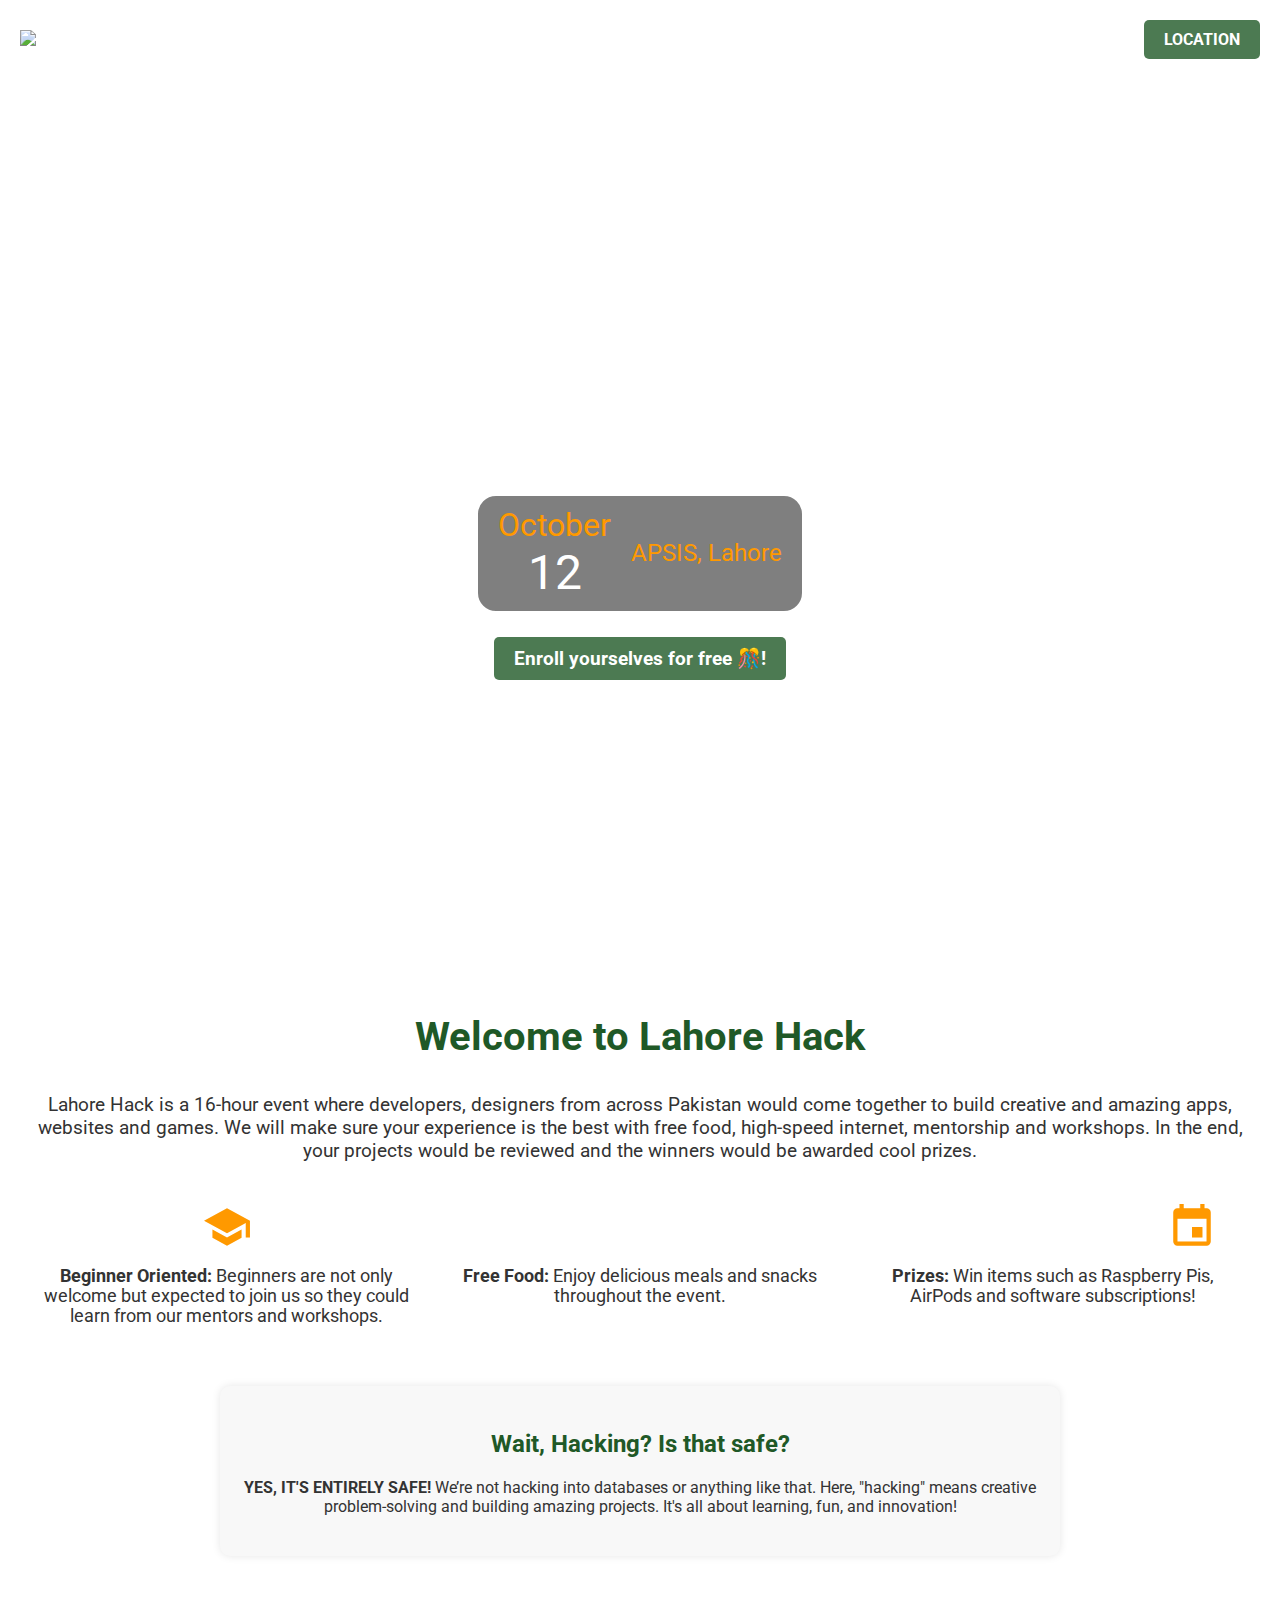
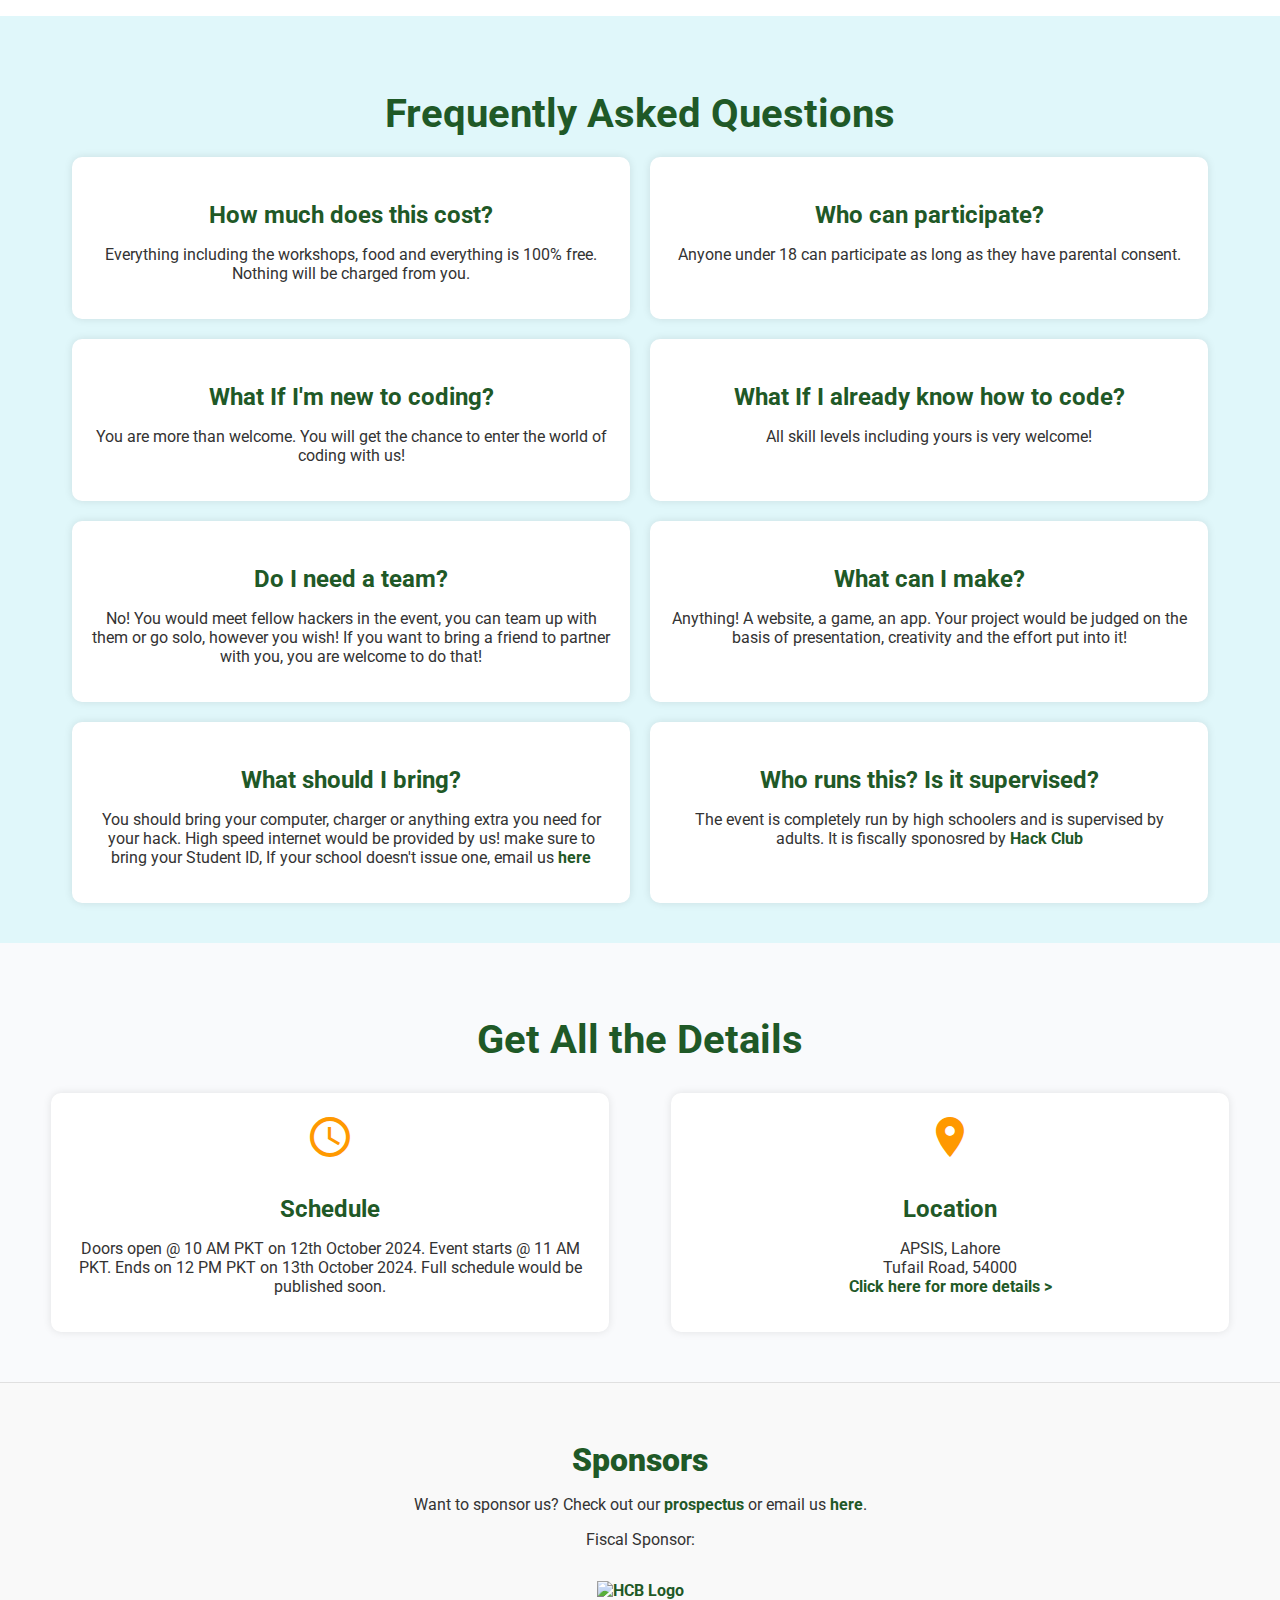
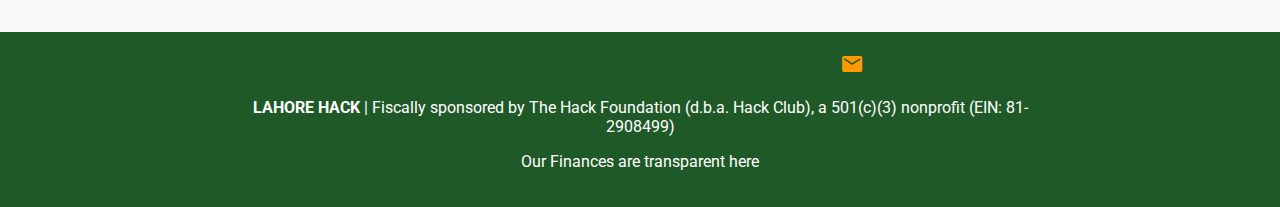
==== commit ddc55b25: "date change" ====
--- a/index.html
+++ b/index.html
@@ -24,15 +24,15 @@
             <div class="calendar">
                 <div class="calendar-container">
                     <div class="date-box">
-                        <div class="month">September</div>
-                        <div class="day">13</div>
+                        <div class="month">October</div>
+                        <div class="day">12</div>
                     </div>
                     <div class="location">
                         <a href="/location">APSIS, Lahore</a>
                     </div>
                 </div>
             </div>
-            <a onclick="alert('Registration opens next week!')" class="enroll-button">Enroll yourselves for free 🎊!</a>
+            <a href="https://forms.fillout.com/t/dQszxLncZCus" class="enroll-button">Enroll yourselves for free 🎊!</a>
         </div>
     </section>
     <section class="welcome-section">
@@ -100,7 +100,7 @@
             <div class="detail-box">
                 <i class="material-icons">schedule</i>
                 <h3>Schedule</h3>
-                <p>Doors open @ 10 AM PKT on 13th September 2024. Event starts @ 11 AM PKT. Ends on 12 PM PKT on 14th September 2024. Full schedule would be published soon.</p>
+                <p>Doors open @ 10 AM PKT on 12th October 2024. Event starts @ 11 AM PKT. Ends on 12 PM PKT on 13th October 2024. Full schedule would be published soon.</p>
             </div>
             <div class="detail-box">
                 <i class="material-icons">location_on</i>
@@ -127,4 +127,4 @@
         </div>
     </footer>            
 </body>
-</html>+</html>
